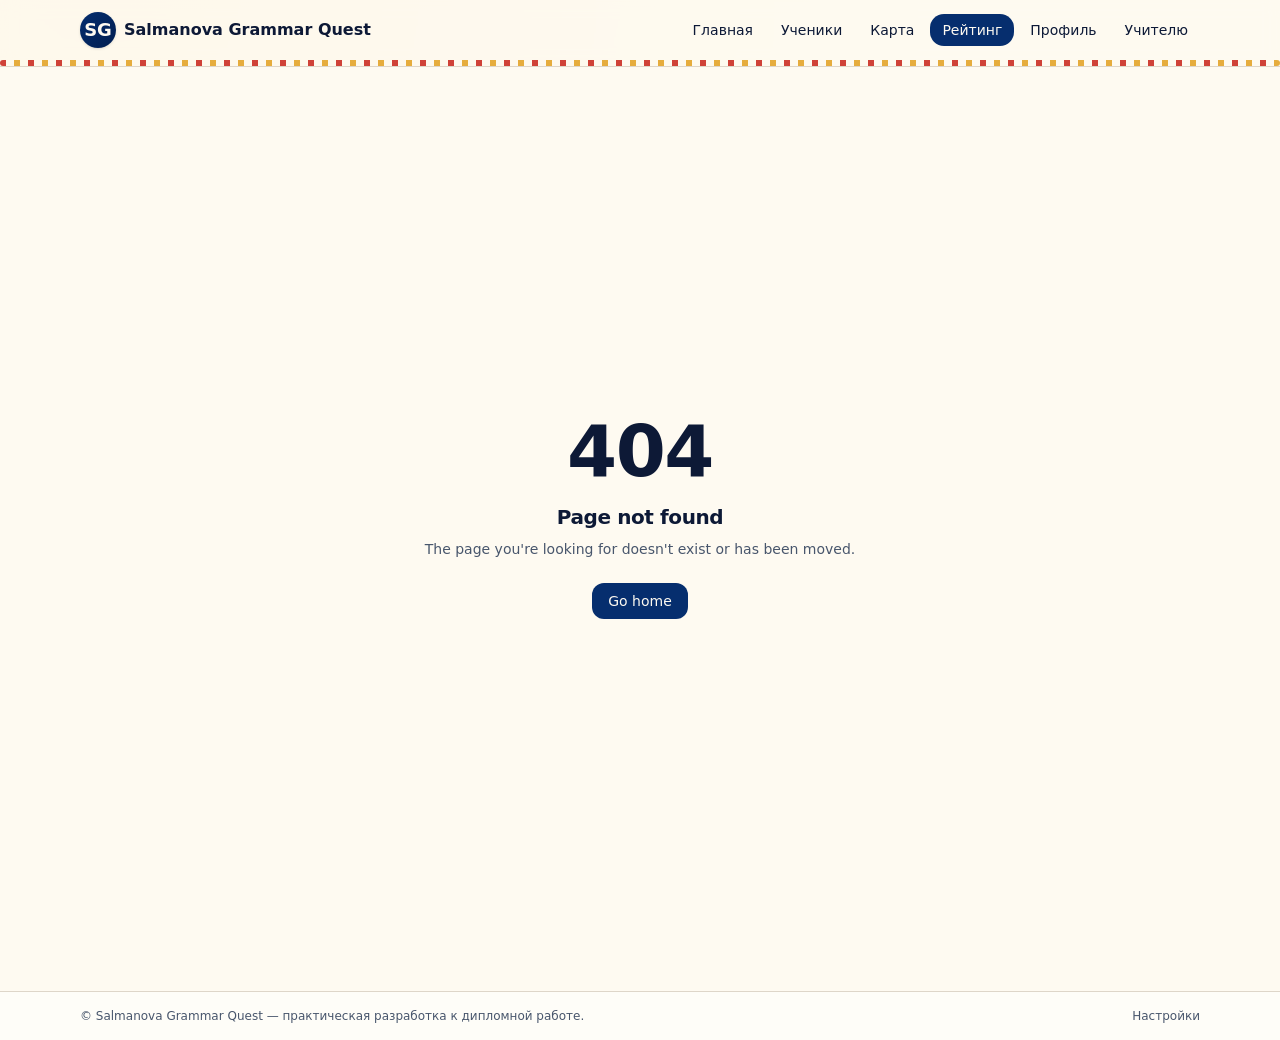
==== leaderboard/index.html @ a0a4a01f "Mirror Grammar Quest site" ====
<!DOCTYPE html><html lang="en"><head><meta charSet="utf-8"/><meta name="viewport" content="width=device-width, initial-scale=1"/><link rel="stylesheet" href="/assets/styles-BfG-JOCh.css" data-precedence="default"/><title>Class Challenge — рейтинг класса</title><meta name="author" content="Salmanova"/><meta property="og:title" content="Salmanova Grammar Quest — игра по грамматике для 8 класса"/><meta property="og:description" content="Игровая платформа для развития грамматической точности и беглости речи учащихся 8 класса. Практическая разработка к дипломной работе Salmanova."/><meta property="og:type" content="website"/><meta name="twitter:card" content="summary"/><meta name="twitter:title" content="Salmanova Grammar Quest — игра по грамматике для 8 класса"/><meta name="twitter:description" content="Игровая платформа для развития грамматической точности и беглости речи учащихся 8 класса. Практическая разработка к дипломной работе Salmanova."/><meta property="og:image" content="https://pub-bb2e103a32db4e198524a2e9ed8f35b4.r2.dev/e07855b2-b007-4b59-b0f9-dc9344e907b3/id-preview-8fe6de82--ef3cbc91-c02f-41e3-b3c4-ec044221b0f8.lovable.app-1779097438963.png"/><meta name="twitter:image" content="https://pub-bb2e103a32db4e198524a2e9ed8f35b4.r2.dev/e07855b2-b007-4b59-b0f9-dc9344e907b3/id-preview-8fe6de82--ef3cbc91-c02f-41e3-b3c4-ec044221b0f8.lovable.app-1779097438963.png"/><meta name="description" content="Соревнование учащихся 8 класса по баллам и точности."/><link rel="modulepreload" href="/assets/index-CrBIZoEt.js"/><link rel="modulepreload" href="/assets/leaderboard-Cboc4ABi.js"/>
<style>
	@font-face {
		font-family: 'CameraPlainVariable';
		src: url('https://cdn.gpteng.co/mcp-widgets/v1/fonts/CameraPlainVariable.woff2') format('woff2');
		font-weight: 100 900;
		font-style: normal;
		font-display: swap;
	}

	#lovable-badge {
		--badge-bg: #1b1b1b;
		--badge-text: #c5c1b9;
		--badge-text-hover: #dcdad5;
		--badge-radius: 6px;
		--badge-padding: 8px;
		--badge-gap: 6px;
		--badge-shadow: 
			0 0 0 1px rgba(0, 0, 0, 0.88),
			0 1px 0 0 rgba(0, 0, 0, 0.04),
			0 2px 2px -1px rgba(0, 0, 0, 0.08),
			0 4px 4px -2px rgba(0, 0, 0, 0.08),
			0 8px 8px -4px rgba(0, 0, 0, 0.08),
			0 16px 16px -8px rgba(0, 0, 0, 0.08);
		--badge-transition-duration: 0.2s;
		--badge-transition-easing: cubic-bezier(0.16, 1, 0.32, 1);
		--focus-color: #575ECF;
		--focus-offset: 2px;
		--focus-width: 2px;
		
		position: fixed;
		bottom: 12px;
		right: 12px;
		height: 24px;
		display: flex;
		align-items: center;
		z-index: 1000000;
		background-color: var(--badge-bg);
		color: var(--badge-text);
		border-radius: var(--badge-radius);
		box-shadow: var(--badge-shadow);
		font-size: 12px;
		font-family: CameraPlainVariable, "CameraPlainVariable Fallback", -apple-system, BlinkMacSystemFont, 'Segoe UI', Roboto, sans-serif;
		font-weight: 400 !important;
		text-transform: none !important;
		font-feature-settings: normal !important;
		transform: translateZ(0);
		will-change: transform, opacity;
	}

	#lovable-badge-cta {
		display: flex;
		align-items: center;
		gap: var(--badge-gap);
		padding: 0 var(--badge-padding);
		height: 100%;
		color: inherit;
		text-decoration: none;
		white-space: nowrap;
		border-radius: var(--badge-radius) 0 0 var(--badge-radius);
		transition: 
			background-color var(--badge-transition-duration) ease,
			color var(--badge-transition-duration) ease,
			transform 0.1s ease;
	}

	#lovable-badge-cta:hover {
		background: rgba(255, 255, 255, 0.04);
		color: var(--badge-text-hover);
	}

	#lovable-badge-cta:active {
		transform: scale(0.98);
	}

	#lovable-badge-cta:focus {
		outline: none;
	}

	#lovable-badge-cta:focus-visible {
		outline: var(--focus-width) solid var(--focus-color);
		outline-offset: var(--focus-offset);
		z-index: 1;
	}

	#lovable-badge-text {
		line-height: 1;
	}

	#lovable-badge-divider {
		width: 1px;
		height: 24px;
		background-color: rgba(255, 255, 255, 0.04);
		flex-shrink: 0;
	}

	#lovable-badge-close {
		width: 24px;
		height: 24px;
		min-width: 24px;
		min-height: 24px;
		cursor: pointer;
		background: none;
		border: none;
		padding: 0;
		display: flex;
		align-items: center;
		justify-content: center;
		border-radius: 0 var(--badge-radius) var(--badge-radius) 0;
		flex-shrink: 0;
		transition: 
			background-color var(--badge-transition-duration) ease,
			transform 0.1s ease;
	}

	#lovable-badge-close:hover {
		background: rgba(255, 255, 255, 0.04);
	}

	#lovable-badge-close:active {
		transform: scale(0.92);
	}

	#lovable-badge-close:focus {
		outline: none;
	}

	#lovable-badge-close:focus-visible {
		outline: var(--focus-width) solid var(--focus-color);
		outline-offset: calc(var(--focus-offset) * -1);
		z-index: 1;
	}

	#lovable-badge-close svg path {
		fill: var(--badge-text);
		transition: fill var(--badge-transition-duration) ease;
	}

	#lovable-badge-close:hover svg path {
		fill: var(--badge-text-hover);
	}

	@media (prefers-reduced-motion: reduce) {
		#lovable-badge-cta,
		#lovable-badge-close,
		#lovable-badge-close svg path {
			transition: none;
		}
		
		#lovable-badge-cta:active,
		#lovable-badge-close:active {
			transform: none;
		}
	}

	@media (prefers-contrast: high) {
		#lovable-badge {
			--badge-bg: #000;
			--badge-text: #fff;
			--badge-text-hover: #fff;
			border: 2px solid currentColor;
		}
		
		#lovable-badge-cta:focus-visible,
		#lovable-badge-close:focus-visible {
			outline-width: 3px;
		}
	}
</style>
<script defer src="/~flock.js" data-proxy-url="/~api/analytics"></script></head><body><div class="min-h-screen flex flex-col"><header class="sticky top-0 z-30 backdrop-blur bg-background/80 border-b"><div class="max-w-6xl mx-auto px-4 py-3 flex items-center gap-3"><a href="/" class="flex items-center gap-2 font-semibold"><span class="inline-flex w-9 h-9 rounded-xl items-center justify-center text-white text-lg btn-deep shadow-sm">SG</span><span class="hidden sm:inline">Salmanova Grammar Quest</span><span class="sm:hidden">SGQ</span></a><nav class="ml-auto hidden md:flex items-center gap-1"><a href="/" class="px-3 py-1.5 rounded-lg text-sm transition-colors hover:bg-accent">Главная</a><a href="/students" class="px-3 py-1.5 rounded-lg text-sm transition-colors hover:bg-accent">Ученики</a><a href="/map" class="px-3 py-1.5 rounded-lg text-sm transition-colors hover:bg-accent">Карта</a><a class="px-3 py-1.5 rounded-lg text-sm transition-colors bg-primary text-primary-foreground active" href="/leaderboard" data-status="active" aria-current="page">Рейтинг</a><a href="/profile" class="px-3 py-1.5 rounded-lg text-sm transition-colors hover:bg-accent">Профиль</a><a href="/teacher" class="px-3 py-1.5 rounded-lg text-sm transition-colors hover:bg-accent">Учителю</a></nav></div><div class="ornament-border " aria-hidden="true"></div></header><main class="flex-1"><!--$--><div class="max-w-6xl mx-auto px-4 py-6 space-y-6"><header class="space-y-2"><h1 class="text-2xl sm:text-3xl font-bold">🏆 Class Challenge</h1><p class="text-sm text-muted-foreground">Рейтинг класса обновляется автоматически после каждого пройденного уровня.</p></header><div class="kyrgyz-card p-8 text-center space-y-3"><p>Пока нет участников.</p><div class="flex gap-2 justify-center"><button class="btn-warm px-4 py-2 rounded-lg font-semibold text-sm">+ Демо-класс</button><a href="/students" class="px-4 py-2 rounded-lg border bg-card text-sm">Создать ученика</a></div></div></div><!--/$--></main><nav class="md:hidden sticky bottom-0 z-30 bg-background/95 backdrop-blur border-t"><div class="grid grid-cols-6 text-[11px]"><a href="/" class="py-2 text-center text-muted-foreground">Главная</a><a href="/students" class="py-2 text-center text-muted-foreground">Ученики</a><a href="/map" class="py-2 text-center text-muted-foreground">Карта</a><a class="py-2 text-center text-warm font-semibold active" href="/leaderboard" data-status="active" aria-current="page">Рейтинг</a><a href="/profile" class="py-2 text-center text-muted-foreground">Профиль</a><a href="/teacher" class="py-2 text-center text-muted-foreground">Учителю</a></div></nav><footer class="border-t bg-card/50 mt-6 hidden md:block"><div class="max-w-6xl mx-auto px-4 py-4 text-xs text-muted-foreground flex flex-wrap items-center justify-between gap-2"><span>© Salmanova Grammar Quest — практическая разработка к дипломной работе.</span><a href="/settings" class="hover:underline">Настройки</a></div></footer></div><script class="$tsr" id="$tsr-stream-barrier">(self.$R=self.$R||{})["tsr"]=[];self.$_TSR={h(){this.hydrated=!0,this.c()},e(){this.streamEnded=!0,this.c()},c(){this.hydrated&&this.streamEnded&&(delete self.$_TSR,delete self.$R.tsr)},p(e){this.initialized?e():this.buffer.push(e)},buffer:[]};$_TSR.router=($R=>$R[0]={manifest:$R[1]={routes:$R[2]={__root__:$R[3]={preloads:$R[4]=["/assets/index-CrBIZoEt.js"],assets:$R[5]=[$R[6]={tag:"script",attrs:$R[7]={type:"module",async:!0},children:"import(\"/assets/index-CrBIZoEt.js\")"}]},"/leaderboard":$R[8]={preloads:$R[9]=["/assets/leaderboard-Cboc4ABi.js"]}}},matches:$R[10]=[$R[11]={i:"__root__ ",u:1779099282066,s:"success",ssr:!0},$R[12]={i:" leaderboard leaderboard",u:1779099282066,s:"success",ssr:!0}],lastMatchId:" leaderboard leaderboard"})($R["tsr"]);$_TSR.e();document.currentScript.remove()</script><script type="module" async="">import("/assets/index-CrBIZoEt.js")</script>
<aside 
	id="lovable-badge" 
	role="complementary"
	dir="ltr"
	lang="en"
	aria-label="Edit with Lovable">
	<a 
		id="lovable-badge-cta" 
		target="_blank" 
		href="https://lovable.dev/projects/ef3cbc91-c02f-41e3-b3c4-ec044221b0f8?utm_source=lovable-badge"
		rel="noopener nofollow"
		aria-label="Edit with Lovable">
		<span id="lovable-badge-text">Edit with</span>
		<svg xmlns="http://www.w3.org/2000/svg" width="52" height="16" fill="none" viewBox="0 0 52 16">
  <path fill="#FCFBF8" fill-rule="evenodd" d="M20.318 5.25c.643 0 1.206.14 1.69.418a2.81 2.81 0 0 1 1.118 1.191c.266.513.4 1.115.4 1.807s-.134 1.296-.4 1.812a2.81 2.81 0 0 1-1.118 1.193c-.484.278-1.047.418-1.69.418s-1.208-.14-1.695-.418a2.85 2.85 0 0 1-1.125-1.193c-.262-.516-.393-1.12-.393-1.812s.131-1.294.393-1.807a2.848 2.848 0 0 1 1.125-1.191c.487-.279 1.052-.418 1.695-.418Zm0 1.425c-.27 0-.504.076-.7.228-.193.147-.34.37-.443.67-.102.295-.153.66-.153 1.093 0 .435.05.801.153 1.1.102.3.25.524.443.676.196.147.43.22.7.22.27 0 .502-.073.694-.22.193-.152.341-.375.443-.67.103-.299.153-.667.153-1.106 0-.65-.112-1.145-.337-1.481a1.08 1.08 0 0 0-.953-.51ZM32.7 5.25c.61 0 1.127.1 1.549.3.422.197.74.48.953.849.217.368.325.809.325 1.32v2.704c0 .29.02.562.062.812.044.245.108.4.19.466V12h-1.935a5.895 5.895 0 0 1-.105-.684 7.745 7.745 0 0 1-.02-.228 2.293 2.293 0 0 1-.151.203c-.205.242-.47.437-.793.584-.32.143-.685.215-1.094.215-.406 0-.77-.08-1.094-.24a1.845 1.845 0 0 1-.756-.682 1.984 1.984 0 0 1-.27-1.045c0-.606.178-1.069.535-1.388.356-.324.87-.534 1.542-.633l1.125-.16c.225-.032.403-.074.534-.123a.622.622 0 0 0 .288-.196.549.549 0 0 0 .093-.327.65.65 0 0 0-.11-.367.702.702 0 0 0-.32-.27c-.14-.07-.31-.105-.51-.105-.32 0-.576.083-.768.251-.193.164-.298.39-.314.676h-1.923c.016-.434.147-.82.393-1.155.25-.34.596-.604 1.039-.792.442-.189.954-.283 1.535-.283Zm.99 3.498a.98.98 0 0 1-.215.14 2.49 2.49 0 0 1-.584.178l-.473.092c-.315.061-.553.156-.713.283-.155.127-.233.305-.233.534 0 .23.084.412.252.547.168.135.383.203.645.203s.494-.058.694-.173c.201-.118.355-.282.461-.49.11-.21.166-.448.166-.714v-.6Zm4.526-2.375c.065-.125.138-.243.221-.349.197-.25.437-.44.719-.571.282-.135.6-.203.952-.203.528 0 .988.138 1.377.412.389.275.688.67.896 1.186.21.512.314 1.12.314 1.824 0 .7-.107 1.309-.32 1.825-.213.512-.518.906-.915 1.18-.393.275-.854.412-1.383.412-.352 0-.667-.062-.946-.184a1.832 1.832 0 0 1-.7-.554 2.2 2.2 0 0 1-.234-.383V12h-1.843V3h1.862v3.373Zm1.284.296c-.274 0-.51.085-.707.253-.192.163-.338.397-.436.7a3.376 3.376 0 0 0-.148 1.05c0 .406.05.759.148 1.058.098.299.243.53.436.694.197.164.433.246.707.246.279 0 .512-.082.7-.246.193-.164.336-.395.43-.694.099-.3.148-.652.148-1.058 0-.405-.05-.757-.147-1.056-.095-.299-.238-.53-.43-.694a1.015 1.015 0 0 0-.7-.253Zm9.416-1.419c.602 0 1.136.131 1.604.393.466.262.829.643 1.086 1.143.263.5.394 1.097.394 1.794 0 .25-.002.449-.006.596H47.51c.018.288.071.538.164.75a1.3 1.3 0 0 0 .491.596c.214.13.465.196.757.196.319 0 .583-.082.792-.246.209-.167.34-.403.393-.706h1.862a2.48 2.48 0 0 1-.485 1.235 2.54 2.54 0 0 1-1.051.805c-.439.188-.949.283-1.53.283-.655 0-1.225-.125-1.708-.375a2.672 2.672 0 0 1-1.13-1.143c-.267-.508-.4-1.137-.4-1.887 0-.712.14-1.327.418-1.843a2.86 2.86 0 0 1 1.155-1.186c.491-.27 1.051-.405 1.678-.405Zm-.044 1.345c-.274 0-.516.068-.725.203a1.29 1.29 0 0 0-.479.59 2.045 2.045 0 0 0-.132.498h2.562a1.873 1.873 0 0 0-.138-.602 1.061 1.061 0 0 0-.418-.516 1.243 1.243 0 0 0-.67-.173Z" clip-rule="evenodd"/>
  <path fill="#FCFBF8" d="m26.605 9.995 1.342-4.566h1.924L27.628 12h-2.07l-2.33-6.57h1.98l1.397 4.565Zm-13.013.143h2.256c1.632 0 1.421 1.837 1.418 1.861h-5.603V3h1.93v7.138Zm31.516 1.861h-1.862V3h1.862v8.999Z"/>
  <path fill="url(#a)" fill-rule="evenodd" d="M2.7 3c1.492 0 2.7 1.192 2.7 2.663v1.012h.9c1.49 0 2.7 1.192 2.7 2.662S7.791 12 6.3 12H0V5.663C0 4.193 1.209 3 2.7 3Z" clip-rule="evenodd"/>
  <defs>
    <radialGradient id="a" cx="0" cy="0" r="1" gradientTransform="matrix(-1.54236 7.07838 -10.231 -2.15602 4.627 5.022)" gradientUnits="userSpaceOnUse">
      <stop offset=".106" stop-color="#FE7B02"/>
      <stop offset=".394" stop-color="#FE3F21"/>
      <stop offset=".608" stop-color="#F858BC"/>
      <stop offset=".929" stop-color="#575ECF"/>
    </radialGradient>
  </defs>
</svg>


	</a>
	
	<span id="lovable-badge-divider" aria-hidden="true"></span>
	
	<button 
		id="lovable-badge-close"
		aria-label="Dismiss"
		title="Dismiss"
		type="button">
		<svg xmlns="http://www.w3.org/2000/svg" width="16" height="16" fill="none" viewBox="0 0 16 16" aria-hidden="true">
			<path d="M10.646 4.646a.5.5 0 1 1 .707.708L8.707 8l2.646 2.646a.5.5 0 1 1-.707.707L8 8.707l-2.646 2.646a.5.5 0 1 1-.708-.707L7.293 8 4.646 5.354a.5.5 0 1 1 .708-.708L8 7.293l2.646-2.647Z"/>
		</svg>
	</button>
</aside>
<script>
	// Don't show the lovable-badge if the page is in an iframe or if it's being rendered by puppeteer (screenshot service)
	if (window.self !== window.top || navigator.userAgent.includes('puppeteer')) {
		// the page is in an iframe
		var badge = document.getElementById('lovable-badge');
		if (badge) {
			badge.style.display = 'none';
		}
	}

	// Add click event listener to close button with animation
	var closeButton = document.getElementById('lovable-badge-close');
	if (closeButton) {
		closeButton.addEventListener('click', function(event) {
			event.preventDefault();
			event.stopPropagation();
			var badge = document.getElementById('lovable-badge');
			if (badge) {
				badge.classList.add('closing');
				setTimeout(function() {
					if (badge) {
						badge.style.display = 'none';
					}
				}, 240);
			}
		});
	}
</script>
</body></html>
---- assets/styles-BfG-JOCh.css ----
@layer properties{@supports (((-webkit-hyphens:none)) and (not (margin-trim:inline))) or ((-moz-orient:inline) and (not (color:rgb(from red r g b)))){*,:before,:after,::backdrop{--tw-translate-x:0;--tw-translate-y:0;--tw-translate-z:0;--tw-scale-x:1;--tw-scale-y:1;--tw-scale-z:1;--tw-rotate-x:initial;--tw-rotate-y:initial;--tw-rotate-z:initial;--tw-skew-x:initial;--tw-skew-y:initial;--tw-space-y-reverse:0;--tw-space-x-reverse:0;--tw-border-style:solid;--tw-gradient-position:initial;--tw-gradient-from:#0000;--tw-gradient-via:#0000;--tw-gradient-to:#0000;--tw-gradient-stops:initial;--tw-gradient-via-stops:initial;--tw-gradient-from-position:0%;--tw-gradient-via-position:50%;--tw-gradient-to-position:100%;--tw-leading:initial;--tw-font-weight:initial;--tw-tracking:initial;--tw-ordinal:initial;--tw-slashed-zero:initial;--tw-numeric-figure:initial;--tw-numeric-spacing:initial;--tw-numeric-fraction:initial;--tw-shadow:0 0 #0000;--tw-shadow-color:initial;--tw-shadow-alpha:100%;--tw-inset-shadow:0 0 #0000;--tw-inset-shadow-color:initial;--tw-inset-shadow-alpha:100%;--tw-ring-color:initial;--tw-ring-shadow:0 0 #0000;--tw-inset-ring-color:initial;--tw-inset-ring-shadow:0 0 #0000;--tw-ring-inset:initial;--tw-ring-offset-width:0px;--tw-ring-offset-color:#fff;--tw-ring-offset-shadow:0 0 #0000;--tw-outline-style:solid;--tw-blur:initial;--tw-brightness:initial;--tw-contrast:initial;--tw-grayscale:initial;--tw-hue-rotate:initial;--tw-invert:initial;--tw-opacity:initial;--tw-saturate:initial;--tw-sepia:initial;--tw-drop-shadow:initial;--tw-drop-shadow-color:initial;--tw-drop-shadow-alpha:100%;--tw-drop-shadow-size:initial;--tw-backdrop-blur:initial;--tw-backdrop-brightness:initial;--tw-backdrop-contrast:initial;--tw-backdrop-grayscale:initial;--tw-backdrop-hue-rotate:initial;--tw-backdrop-invert:initial;--tw-backdrop-opacity:initial;--tw-backdrop-saturate:initial;--tw-backdrop-sepia:initial;--tw-duration:initial;--tw-ease:initial;--tw-content:"";--tw-animation-delay:0s;--tw-animation-direction:normal;--tw-animation-duration:initial;--tw-animation-fill-mode:none;--tw-animation-iteration-count:1;--tw-enter-blur:0;--tw-enter-opacity:1;--tw-enter-rotate:0;--tw-enter-scale:1;--tw-enter-translate-x:0;--tw-enter-translate-y:0;--tw-exit-blur:0;--tw-exit-opacity:1;--tw-exit-rotate:0;--tw-exit-scale:1;--tw-exit-translate-x:0;--tw-exit-translate-y:0}}}@layer theme{:root,:host{--font-sans:ui-sans-serif, system-ui, sans-serif, "Apple Color Emoji", "Segoe UI Emoji", "Segoe UI Symbol", "Noto Color Emoji";--font-mono:ui-monospace, SFMono-Regular, Menlo, Monaco, Consolas, "Liberation Mono", "Courier New", monospace;--color-black:#000;--color-white:#fff;--spacing:.25rem;--container-xs:20rem;--container-sm:24rem;--container-md:28rem;--container-lg:32rem;--container-xl:36rem;--container-2xl:42rem;--container-4xl:56rem;--container-6xl:72rem;--text-xs:.75rem;--text-xs--line-height:calc(1 / .75);--text-sm:.875rem;--text-sm--line-height:calc(1.25 / .875);--text-base:1rem;--text-base--line-height: 1.5 ;--text-lg:1.125rem;--text-lg--line-height:calc(1.75 / 1.125);--text-xl:1.25rem;--text-xl--line-height:calc(1.75 / 1.25);--text-2xl:1.5rem;--text-2xl--line-height:calc(2 / 1.5);--text-3xl:1.875rem;--text-3xl--line-height: 1.2 ;--text-4xl:2.25rem;--text-4xl--line-height:calc(2.5 / 2.25);--text-5xl:3rem;--text-5xl--line-height:1;--text-7xl:4.5rem;--text-7xl--line-height:1;--font-weight-normal:400;--font-weight-medium:500;--font-weight-semibold:600;--font-weight-bold:700;--tracking-tight:-.025em;--tracking-widest:.1em;--leading-tight:1.25;--leading-relaxed:1.625;--radius-xl:calc(var(--radius) + 4px);--ease-in-out:cubic-bezier(.4, 0, .2, 1);--animate-pulse:pulse 2s cubic-bezier(.4, 0, .6, 1) infinite;--aspect-video:16 / 9;--default-transition-duration:.15s;--default-transition-timing-function:cubic-bezier(.4, 0, .2, 1);--default-font-family:var(--font-sans);--default-mono-font-family:var(--font-mono);--color-background:var(--background);--color-foreground:var(--foreground);--color-border:var(--border);--font-display:"Manrope", "Inter", system-ui, sans-serif}}@layer base{*,:after,:before,::backdrop{box-sizing:border-box;border:0 solid;margin:0;padding:0}::file-selector-button{box-sizing:border-box;border:0 solid;margin:0;padding:0}html,:host{-webkit-text-size-adjust:100%;tab-size:4;line-height:1.5;font-family:var(--default-font-family,ui-sans-serif, system-ui, sans-serif, "Apple Color Emoji", "Segoe UI Emoji", "Segoe UI Symbol", "Noto Color Emoji");font-feature-settings:var(--default-font-feature-settings,normal);font-variation-settings:var(--default-font-variation-settings,normal);-webkit-tap-highlight-color:transparent}hr{height:0;color:inherit;border-top-width:1px}abbr:where([title]){-webkit-text-decoration:underline dotted;text-decoration:underline dotted}h1,h2,h3,h4,h5,h6{font-size:inherit;font-weight:inherit}a{color:inherit;-webkit-text-decoration:inherit;text-decoration:inherit}b,strong{font-weight:bolder}code,kbd,samp,pre{font-family:var(--default-mono-font-family,ui-monospace, SFMono-Regular, Menlo, Monaco, Consolas, "Liberation Mono", "Courier New", monospace);font-feature-settings:var(--default-mono-font-feature-settings,normal);font-variation-settings:var(--default-mono-font-variation-settings,normal);font-size:1em}small{font-size:80%}sub,sup{vertical-align:baseline;font-size:75%;line-height:0;position:relative}sub{bottom:-.25em}sup{top:-.5em}table{text-indent:0;border-color:inherit;border-collapse:collapse}:-moz-focusring{outline:auto}progress{vertical-align:baseline}summary{display:list-item}ol,ul,menu{list-style:none}img,svg,video,canvas,audio,iframe,embed,object{vertical-align:middle;display:block}img,video{max-width:100%;height:auto}button,input,select,optgroup,textarea{font:inherit;font-feature-settings:inherit;font-variation-settings:inherit;letter-spacing:inherit;color:inherit;opacity:1;background-color:#0000;border-radius:0}::file-selector-button{font:inherit;font-feature-settings:inherit;font-variation-settings:inherit;letter-spacing:inherit;color:inherit;opacity:1;background-color:#0000;border-radius:0}:where(select:is([multiple],[size])) optgroup{font-weight:bolder}:where(select:is([multiple],[size])) optgroup option{padding-inline-start:20px}::file-selector-button{margin-inline-end:4px}::placeholder{opacity:1}@supports (not ((-webkit-appearance:-apple-pay-button))) or (contain-intrinsic-size:1px){::placeholder{color:currentColor}@supports (color:color-mix(in lab,red,red)){::placeholder{color:color-mix(in oklab,currentcolor 50%,transparent)}}}textarea{resize:vertical}::-webkit-search-decoration{-webkit-appearance:none}::-webkit-date-and-time-value{min-height:1lh;text-align:inherit}::-webkit-datetime-edit{display:inline-flex}::-webkit-datetime-edit-fields-wrapper{padding:0}::-webkit-datetime-edit{padding-block:0}::-webkit-datetime-edit-year-field{padding-block:0}::-webkit-datetime-edit-month-field{padding-block:0}::-webkit-datetime-edit-day-field{padding-block:0}::-webkit-datetime-edit-hour-field{padding-block:0}::-webkit-datetime-edit-minute-field{padding-block:0}::-webkit-datetime-edit-second-field{padding-block:0}::-webkit-datetime-edit-millisecond-field{padding-block:0}::-webkit-datetime-edit-meridiem-field{padding-block:0}::-webkit-calendar-picker-indicator{line-height:1}:-moz-ui-invalid{box-shadow:none}button,input:where([type=button],[type=reset],[type=submit]){appearance:button}::file-selector-button{appearance:button}::-webkit-inner-spin-button{height:auto}::-webkit-outer-spin-button{height:auto}[hidden]:where(:not([hidden=until-found])){display:none!important}*{border-color:var(--color-border)}body{background-color:var(--color-background);color:var(--color-foreground);font-family:var(--font-display);background-image:radial-gradient(at 8% 0,#ffebd199,#0000 50%),radial-gradient(at 92% 100%,#a4d5f773,#0000 50%);background-image:radial-gradient(at 8% 0,color(xyz 0.829 0.854 0.68 / 0.6),#0000 50%),radial-gradient(at 92% 100%,#a4d5f773,#0000 50%);background-attachment:fixed;min-height:100vh}h1,h2,h3{letter-spacing:-.02em}}@layer components;@layer utilities{.pointer-events-none{pointer-events:none}.invisible{visibility:hidden}.sr-only{clip-path:inset(50%);white-space:nowrap;border-width:0;width:1px;height:1px;margin:-1px;padding:0;position:absolute;overflow:hidden}.absolute{position:absolute}.fixed{position:fixed}.relative{position:relative}.sticky{position:sticky}.inset-0{inset:calc(var(--spacing) * 0)}.inset-x-0{inset-inline:calc(var(--spacing) * 0)}.inset-y-0{inset-block:calc(var(--spacing) * 0)}.start{inset-inline-start:var(--spacing)}.-top-1{top:calc(var(--spacing) * -1)}.-top-12{top:calc(var(--spacing) * -12)}.top-0{top:calc(var(--spacing) * 0)}.top-1\.5{top:calc(var(--spacing) * 1.5)}.top-1\/2{top:50%}.top-3\.5{top:calc(var(--spacing) * 3.5)}.top-4{top:calc(var(--spacing) * 4)}.top-\[1px\]{top:1px}.top-\[50\%\]{top:50%}.top-\[60\%\]{top:60%}.top-full{top:100%}.-right-1{right:calc(var(--spacing) * -1)}.-right-12{right:calc(var(--spacing) * -12)}.right-0{right:calc(var(--spacing) * 0)}.right-1{right:calc(var(--spacing) * 1)}.right-2{right:calc(var(--spacing) * 2)}.right-3{right:calc(var(--spacing) * 3)}.right-4{right:calc(var(--spacing) * 4)}.-bottom-2{bottom:calc(var(--spacing) * -2)}.-bottom-12{bottom:calc(var(--spacing) * -12)}.bottom-0{bottom:calc(var(--spacing) * 0)}.bottom-3{bottom:calc(var(--spacing) * 3)}.-left-2{left:calc(var(--spacing) * -2)}.-left-12{left:calc(var(--spacing) * -12)}.left-0{left:calc(var(--spacing) * 0)}.left-1\/2{left:50%}.left-2{left:calc(var(--spacing) * 2)}.left-6{left:calc(var(--spacing) * 6)}.left-\[50\%\]{left:50%}.z-10{z-index:10}.z-20{z-index:20}.z-30{z-index:30}.z-50{z-index:50}.z-\[1\]{z-index:1}.-mx-1{margin-inline:calc(var(--spacing) * -1)}.mx-2{margin-inline:calc(var(--spacing) * 2)}.mx-3\.5{margin-inline:calc(var(--spacing) * 3.5)}.mx-auto{margin-inline:auto}.my-0\.5{margin-block:calc(var(--spacing) * .5)}.my-1{margin-block:calc(var(--spacing) * 1)}.my-10{margin-block:calc(var(--spacing) * 10)}.-mt-4{margin-top:calc(var(--spacing) * -4)}.mt-1{margin-top:calc(var(--spacing) * 1)}.mt-1\.5{margin-top:calc(var(--spacing) * 1.5)}.mt-2{margin-top:calc(var(--spacing) * 2)}.mt-3{margin-top:calc(var(--spacing) * 3)}.mt-4{margin-top:calc(var(--spacing) * 4)}.mt-6{margin-top:calc(var(--spacing) * 6)}.mt-8{margin-top:calc(var(--spacing) * 8)}.mt-24{margin-top:calc(var(--spacing) * 24)}.mt-auto{margin-top:auto}.mr-2{margin-right:calc(var(--spacing) * 2)}.mb-1{margin-bottom:calc(var(--spacing) * 1)}.mb-2{margin-bottom:calc(var(--spacing) * 2)}.-ml-4{margin-left:calc(var(--spacing) * -4)}.ml-1{margin-left:calc(var(--spacing) * 1)}.ml-2{margin-left:calc(var(--spacing) * 2)}.ml-auto{margin-left:auto}.block{display:block}.flex{display:flex}.grid{display:grid}.hidden{display:none}.inline-block{display:inline-block}.inline-flex{display:inline-flex}.table{display:table}.aspect-square{aspect-ratio:1}.aspect-video{aspect-ratio:var(--aspect-video)}.size-\(--cell-size\){width:var(--cell-size);height:var(--cell-size)}.size-4{width:calc(var(--spacing) * 4);height:calc(var(--spacing) * 4)}.h-\(--cell-size\){height:var(--cell-size)}.h-1\.5{height:calc(var(--spacing) * 1.5)}.h-2{height:calc(var(--spacing) * 2)}.h-2\.5{height:calc(var(--spacing) * 2.5)}.h-3{height:calc(var(--spacing) * 3)}.h-3\.5{height:calc(var(--spacing) * 3.5)}.h-4{height:calc(var(--spacing) * 4)}.h-5{height:calc(var(--spacing) * 5)}.h-6{height:calc(var(--spacing) * 6)}.h-7{height:calc(var(--spacing) * 7)}.h-8{height:calc(var(--spacing) * 8)}.h-9{height:calc(var(--spacing) * 9)}.h-10{height:calc(var(--spacing) * 10)}.h-12{height:calc(var(--spacing) * 12)}.h-14{height:calc(var(--spacing) * 14)}.h-24{height:calc(var(--spacing) * 24)}.h-\[1px\]{height:1px}.h-\[var\(--radix-navigation-menu-viewport-height\)\]{height:var(--radix-navigation-menu-viewport-height)}.h-\[var\(--radix-select-trigger-height\)\]{height:var(--radix-select-trigger-height)}.h-auto{height:auto}.h-full{height:100%}.h-px{height:1px}.h-svh{height:100svh}.max-h-\(--radix-context-menu-content-available-height\){max-height:var(--radix-context-menu-content-available-height)}.max-h-\(--radix-select-content-available-height\){max-height:var(--radix-select-content-available-height)}.max-h-\[300px\]{max-height:300px}.max-h-\[var\(--radix-dropdown-menu-content-available-height\)\]{max-height:var(--radix-dropdown-menu-content-available-height)}.min-h-0{min-height:calc(var(--spacing) * 0)}.min-h-\[60px\]{min-height:60px}.min-h-screen{min-height:100vh}.min-h-svh{min-height:100svh}.w-\(--cell-size\){width:var(--cell-size)}.w-\(--sidebar-width\){width:var(--sidebar-width)}.w-0{width:calc(var(--spacing) * 0)}.w-1{width:calc(var(--spacing) * 1)}.w-2{width:calc(var(--spacing) * 2)}.w-2\.5{width:calc(var(--spacing) * 2.5)}.w-3{width:calc(var(--spacing) * 3)}.w-3\.5{width:calc(var(--spacing) * 3.5)}.w-3\/4{width:75%}.w-4{width:calc(var(--spacing) * 4)}.w-5{width:calc(var(--spacing) * 5)}.w-6{width:calc(var(--spacing) * 6)}.w-7{width:calc(var(--spacing) * 7)}.w-8{width:calc(var(--spacing) * 8)}.w-9{width:calc(var(--spacing) * 9)}.w-10{width:calc(var(--spacing) * 10)}.w-12{width:calc(var(--spacing) * 12)}.w-14{width:calc(var(--spacing) * 14)}.w-24{width:calc(var(--spacing) * 24)}.w-64{width:calc(var(--spacing) * 64)}.w-72{width:calc(var(--spacing) * 72)}.w-\[1px\]{width:1px}.w-\[100px\]{width:100px}.w-auto{width:auto}.w-fit{width:fit-content}.w-full{width:100%}.w-max{width:max-content}.w-px{width:1px}.max-w-\(--skeleton-width\){max-width:var(--skeleton-width)}.max-w-2xl{max-width:var(--container-2xl)}.max-w-4xl{max-width:var(--container-4xl)}.max-w-6xl{max-width:var(--container-6xl)}.max-w-lg{max-width:var(--container-lg)}.max-w-max{max-width:max-content}.max-w-md{max-width:var(--container-md)}.max-w-xl{max-width:var(--container-xl)}.max-w-xs{max-width:var(--container-xs)}.min-w-\(--cell-size\){min-width:var(--cell-size)}.min-w-0{min-width:calc(var(--spacing) * 0)}.min-w-5{min-width:calc(var(--spacing) * 5)}.min-w-8{min-width:calc(var(--spacing) * 8)}.min-w-9{min-width:calc(var(--spacing) * 9)}.min-w-10{min-width:calc(var(--spacing) * 10)}.min-w-\[8rem\]{min-width:8rem}.min-w-\[12rem\]{min-width:12rem}.min-w-\[var\(--radix-select-trigger-width\)\]{min-width:var(--radix-select-trigger-width)}.flex-1{flex:1}.shrink-0{flex-shrink:0}.grow{flex-grow:1}.grow-0{flex-grow:0}.basis-full{flex-basis:100%}.caption-bottom{caption-side:bottom}.border-collapse{border-collapse:collapse}.origin-\(--radix-context-menu-content-transform-origin\){transform-origin:var(--radix-context-menu-content-transform-origin)}.origin-\(--radix-dropdown-menu-content-transform-origin\){transform-origin:var(--radix-dropdown-menu-content-transform-origin)}.origin-\(--radix-hover-card-content-transform-origin\){transform-origin:var(--radix-hover-card-content-transform-origin)}.origin-\(--radix-menubar-content-transform-origin\){transform-origin:var(--radix-menubar-content-transform-origin)}.origin-\(--radix-popover-content-transform-origin\){transform-origin:var(--radix-popover-content-transform-origin)}.origin-\(--radix-select-content-transform-origin\){transform-origin:var(--radix-select-content-transform-origin)}.origin-\(--radix-tooltip-content-transform-origin\){transform-origin:var(--radix-tooltip-content-transform-origin)}.-translate-x-1\/2{--tw-translate-x: -50% ;translate:var(--tw-translate-x) var(--tw-translate-y)}.-translate-x-px{--tw-translate-x:-1px;translate:var(--tw-translate-x) var(--tw-translate-y)}.translate-x-\[-50\%\]{--tw-translate-x:-50%;translate:var(--tw-translate-x) var(--tw-translate-y)}.translate-x-px{--tw-translate-x:1px;translate:var(--tw-translate-x) var(--tw-translate-y)}.-translate-y-1\/2{--tw-translate-y: -50% ;translate:var(--tw-translate-x) var(--tw-translate-y)}.translate-y-\[-50\%\]{--tw-translate-y:-50%;translate:var(--tw-translate-x) var(--tw-translate-y)}.scale-105{--tw-scale-x:105%;--tw-scale-y:105%;--tw-scale-z:105%;scale:var(--tw-scale-x) var(--tw-scale-y)}.rotate-45{rotate:45deg}.rotate-90{rotate:90deg}.transform{transform:var(--tw-rotate-x,) var(--tw-rotate-y,) var(--tw-rotate-z,) var(--tw-skew-x,) var(--tw-skew-y,)}.animate-caret-blink{animation:1.25s ease-out infinite caret-blink}.animate-in{animation:enter var(--tw-animation-duration,var(--tw-duration,.15s))var(--tw-ease,ease)var(--tw-animation-delay,0s)var(--tw-animation-iteration-count,1)var(--tw-animation-direction,normal)var(--tw-animation-fill-mode,none)}.animate-pulse{animation:var(--animate-pulse)}.cursor-default{cursor:default}.cursor-pointer{cursor:pointer}.touch-none{touch-action:none}.list-none{list-style-type:none}.grid-cols-2{grid-template-columns:repeat(2,minmax(0,1fr))}.grid-cols-3{grid-template-columns:repeat(3,minmax(0,1fr))}.grid-cols-4{grid-template-columns:repeat(4,minmax(0,1fr))}.grid-cols-6{grid-template-columns:repeat(6,minmax(0,1fr))}.flex-col{flex-direction:column}.flex-col-reverse{flex-direction:column-reverse}.flex-row{flex-direction:row}.flex-wrap{flex-wrap:wrap}.place-content-center{place-content:center}.items-center{align-items:center}.items-end{align-items:flex-end}.items-start{align-items:flex-start}.items-stretch{align-items:stretch}.justify-between{justify-content:space-between}.justify-center{justify-content:center}.gap-1{gap:calc(var(--spacing) * 1)}.gap-1\.5{gap:calc(var(--spacing) * 1.5)}.gap-2{gap:calc(var(--spacing) * 2)}.gap-3{gap:calc(var(--spacing) * 3)}.gap-4{gap:calc(var(--spacing) * 4)}.gap-8{gap:calc(var(--spacing) * 8)}:where(.space-y-1>:not(:last-child)){--tw-space-y-reverse:0;margin-block-start:calc(calc(var(--spacing) * 1) * var(--tw-space-y-reverse));margin-block-end:calc(calc(var(--spacing) * 1) * calc(1 - var(--tw-space-y-reverse)))}:where(.space-y-1\.5>:not(:last-child)){--tw-space-y-reverse:0;margin-block-start:calc(calc(var(--spacing) * 1.5) * var(--tw-space-y-reverse));margin-block-end:calc(calc(var(--spacing) * 1.5) * calc(1 - var(--tw-space-y-reverse)))}:where(.space-y-2>:not(:last-child)){--tw-space-y-reverse:0;margin-block-start:calc(calc(var(--spacing) * 2) * var(--tw-space-y-reverse));margin-block-end:calc(calc(var(--spacing) * 2) * calc(1 - var(--tw-space-y-reverse)))}:where(.space-y-3>:not(:last-child)){--tw-space-y-reverse:0;margin-block-start:calc(calc(var(--spacing) * 3) * var(--tw-space-y-reverse));margin-block-end:calc(calc(var(--spacing) * 3) * calc(1 - var(--tw-space-y-reverse)))}:where(.space-y-4>:not(:last-child)){--tw-space-y-reverse:0;margin-block-start:calc(calc(var(--spacing) * 4) * var(--tw-space-y-reverse));margin-block-end:calc(calc(var(--spacing) * 4) * calc(1 - var(--tw-space-y-reverse)))}:where(.space-y-5>:not(:last-child)){--tw-space-y-reverse:0;margin-block-start:calc(calc(var(--spacing) * 5) * var(--tw-space-y-reverse));margin-block-end:calc(calc(var(--spacing) * 5) * calc(1 - var(--tw-space-y-reverse)))}:where(.space-y-6>:not(:last-child)){--tw-space-y-reverse:0;margin-block-start:calc(calc(var(--spacing) * 6) * var(--tw-space-y-reverse));margin-block-end:calc(calc(var(--spacing) * 6) * calc(1 - var(--tw-space-y-reverse)))}:where(.space-y-8>:not(:last-child)){--tw-space-y-reverse:0;margin-block-start:calc(calc(var(--spacing) * 8) * var(--tw-space-y-reverse));margin-block-end:calc(calc(var(--spacing) * 8) * calc(1 - var(--tw-space-y-reverse)))}:where(.space-x-1>:not(:last-child)){--tw-space-x-reverse:0;margin-inline-start:calc(calc(var(--spacing) * 1) * var(--tw-space-x-reverse));margin-inline-end:calc(calc(var(--spacing) * 1) * calc(1 - var(--tw-space-x-reverse)))}.truncate{text-overflow:ellipsis;white-space:nowrap;overflow:hidden}.overflow-auto{overflow:auto}.overflow-hidden{overflow:hidden}.overflow-x-auto{overflow-x:auto}.overflow-x-hidden{overflow-x:hidden}.overflow-y-auto{overflow-y:auto}.rounded{border-radius:.25rem}.rounded-2xl{border-radius:calc(var(--radius) + 8px)}.rounded-3xl{border-radius:calc(var(--radius) + 12px)}.rounded-\[2px\]{border-radius:2px}.rounded-\[inherit\]{border-radius:inherit}.rounded-full{border-radius:3.40282e38px}.rounded-lg{border-radius:var(--radius)}.rounded-md{border-radius:calc(var(--radius) - 2px)}.rounded-none{border-radius:0}.rounded-sm{border-radius:calc(var(--radius) - 4px)}.rounded-xl{border-radius:calc(var(--radius) + 4px)}.rounded-t-\[10px\]{border-top-left-radius:10px;border-top-right-radius:10px}.rounded-l-md{border-top-left-radius:calc(var(--radius) - 2px);border-bottom-left-radius:calc(var(--radius) - 2px)}.rounded-tl-sm{border-top-left-radius:calc(var(--radius) - 4px)}.rounded-r-md{border-top-right-radius:calc(var(--radius) - 2px);border-bottom-right-radius:calc(var(--radius) - 2px)}.border{border-style:var(--tw-border-style);border-width:1px}.border-2{border-style:var(--tw-border-style);border-width:2px}.border-\[1\.5px\]{border-style:var(--tw-border-style);border-width:1.5px}.border-y{border-block-style:var(--tw-border-style);border-block-width:1px}.border-t{border-top-style:var(--tw-border-style);border-top-width:1px}.border-r{border-right-style:var(--tw-border-style);border-right-width:1px}.border-b{border-bottom-style:var(--tw-border-style);border-bottom-width:1px}.border-l{border-left-style:var(--tw-border-style);border-left-width:1px}.border-dashed{--tw-border-style:dashed;border-style:dashed}.border-\(--color-border\){border-color:var(--color-border)}.border-border\/50{border-color:var(--border)}@supports (color:color-mix(in lab,red,red)){.border-border\/50{border-color:color-mix(in oklab,var(--border) 50%,transparent)}}.border-destructive,.border-destructive\/50{border-color:var(--destructive)}@supports (color:color-mix(in lab,red,red)){.border-destructive\/50{border-color:color-mix(in oklab,var(--destructive) 50%,transparent)}}.border-gold,.border-gold\/40{border-color:var(--gold)}@supports (color:color-mix(in lab,red,red)){.border-gold\/40{border-color:color-mix(in oklab,var(--gold) 40%,transparent)}}.border-input{border-color:var(--input)}.border-mountain{border-color:var(--mountain)}.border-primary,.border-primary\/50{border-color:var(--primary)}@supports (color:color-mix(in lab,red,red)){.border-primary\/50{border-color:color-mix(in oklab,var(--primary) 50%,transparent)}}.border-success{border-color:var(--success)}.border-transparent{border-color:#0000}.border-warm\/20{border-color:var(--warm)}@supports (color:color-mix(in lab,red,red)){.border-warm\/20{border-color:color-mix(in oklab,var(--warm) 20%,transparent)}}.border-warm\/40{border-color:var(--warm)}@supports (color:color-mix(in lab,red,red)){.border-warm\/40{border-color:color-mix(in oklab,var(--warm) 40%,transparent)}}.border-t-transparent{border-top-color:#0000}.border-l-transparent{border-left-color:#0000}.bg-\(--color-bg\){background-color:var(--color-bg)}.bg-accent{background-color:var(--accent)}.bg-background,.bg-background\/80{background-color:var(--background)}@supports (color:color-mix(in lab,red,red)){.bg-background\/80{background-color:color-mix(in oklab,var(--background) 80%,transparent)}}.bg-background\/95{background-color:var(--background)}@supports (color:color-mix(in lab,red,red)){.bg-background\/95{background-color:color-mix(in oklab,var(--background) 95%,transparent)}}.bg-black\/80{background-color:#000c}@supports (color:color-mix(in lab,red,red)){.bg-black\/80{background-color:color-mix(in oklab,var(--color-black) 80%,transparent)}}.bg-border{background-color:var(--border)}.bg-card,.bg-card\/50{background-color:var(--card)}@supports (color:color-mix(in lab,red,red)){.bg-card\/50{background-color:color-mix(in oklab,var(--card) 50%,transparent)}}.bg-destructive,.bg-destructive\/10{background-color:var(--destructive)}@supports (color:color-mix(in lab,red,red)){.bg-destructive\/10{background-color:color-mix(in oklab,var(--destructive) 10%,transparent)}}.bg-foreground{background-color:var(--foreground)}.bg-gold\/20{background-color:var(--gold)}@supports (color:color-mix(in lab,red,red)){.bg-gold\/20{background-color:color-mix(in oklab,var(--gold) 20%,transparent)}}.bg-gold\/30{background-color:var(--gold)}@supports (color:color-mix(in lab,red,red)){.bg-gold\/30{background-color:color-mix(in oklab,var(--gold) 30%,transparent)}}.bg-muted,.bg-muted\/50{background-color:var(--muted)}@supports (color:color-mix(in lab,red,red)){.bg-muted\/50{background-color:color-mix(in oklab,var(--muted) 50%,transparent)}}.bg-popover{background-color:var(--popover)}.bg-primary,.bg-primary\/10{background-color:var(--primary)}@supports (color:color-mix(in lab,red,red)){.bg-primary\/10{background-color:color-mix(in oklab,var(--primary) 10%,transparent)}}.bg-primary\/20{background-color:var(--primary)}@supports (color:color-mix(in lab,red,red)){.bg-primary\/20{background-color:color-mix(in oklab,var(--primary) 20%,transparent)}}.bg-secondary,.bg-secondary\/50{background-color:var(--secondary)}@supports (color:color-mix(in lab,red,red)){.bg-secondary\/50{background-color:color-mix(in oklab,var(--secondary) 50%,transparent)}}.bg-success,.bg-success\/10{background-color:var(--success)}@supports (color:color-mix(in lab,red,red)){.bg-success\/10{background-color:color-mix(in oklab,var(--success) 10%,transparent)}}.bg-success\/20{background-color:var(--success)}@supports (color:color-mix(in lab,red,red)){.bg-success\/20{background-color:color-mix(in oklab,var(--success) 20%,transparent)}}.bg-transparent{background-color:#0000}.bg-warm,.bg-warm\/10{background-color:var(--warm)}@supports (color:color-mix(in lab,red,red)){.bg-warm\/10{background-color:color-mix(in oklab,var(--warm) 10%,transparent)}}.bg-warm\/15{background-color:var(--warm)}@supports (color:color-mix(in lab,red,red)){.bg-warm\/15{background-color:color-mix(in oklab,var(--warm) 15%,transparent)}}.bg-gradient-to-b{--tw-gradient-position:to bottom in oklab;background-image:linear-gradient(var(--tw-gradient-stops))}.bg-gradient-to-r{--tw-gradient-position:to right in oklab;background-image:linear-gradient(var(--tw-gradient-stops))}.from-warm{--tw-gradient-from:var(--warm);--tw-gradient-stops:var(--tw-gradient-via-stops,var(--tw-gradient-position), var(--tw-gradient-from) var(--tw-gradient-from-position), var(--tw-gradient-to) var(--tw-gradient-to-position))}.via-gold{--tw-gradient-via:var(--gold);--tw-gradient-via-stops:var(--tw-gradient-position), var(--tw-gradient-from) var(--tw-gradient-from-position), var(--tw-gradient-via) var(--tw-gradient-via-position), var(--tw-gradient-to) var(--tw-gradient-to-position);--tw-gradient-stops:var(--tw-gradient-via-stops)}.to-gold{--tw-gradient-to:var(--gold);--tw-gradient-stops:var(--tw-gradient-via-stops,var(--tw-gradient-position), var(--tw-gradient-from) var(--tw-gradient-from-position), var(--tw-gradient-to) var(--tw-gradient-to-position))}.to-primary{--tw-gradient-to:var(--primary);--tw-gradient-stops:var(--tw-gradient-via-stops,var(--tw-gradient-position), var(--tw-gradient-from) var(--tw-gradient-from-position), var(--tw-gradient-to) var(--tw-gradient-to-position))}.fill-current{fill:currentColor}.fill-primary{fill:var(--primary)}.p-0{padding:calc(var(--spacing) * 0)}.p-1{padding:calc(var(--spacing) * 1)}.p-2{padding:calc(var(--spacing) * 2)}.p-3{padding:calc(var(--spacing) * 3)}.p-4{padding:calc(var(--spacing) * 4)}.p-5{padding:calc(var(--spacing) * 5)}.p-6{padding:calc(var(--spacing) * 6)}.p-8{padding:calc(var(--spacing) * 8)}.p-\[1px\]{padding:1px}.px-\(--cell-size\){padding-inline:var(--cell-size)}.px-1{padding-inline:calc(var(--spacing) * 1)}.px-1\.5{padding-inline:calc(var(--spacing) * 1.5)}.px-2{padding-inline:calc(var(--spacing) * 2)}.px-2\.5{padding-inline:calc(var(--spacing) * 2.5)}.px-3{padding-inline:calc(var(--spacing) * 3)}.px-4{padding-inline:calc(var(--spacing) * 4)}.px-5{padding-inline:calc(var(--spacing) * 5)}.px-8{padding-inline:calc(var(--spacing) * 8)}.py-0\.5{padding-block:calc(var(--spacing) * .5)}.py-1{padding-block:calc(var(--spacing) * 1)}.py-1\.5{padding-block:calc(var(--spacing) * 1.5)}.py-2{padding-block:calc(var(--spacing) * 2)}.py-2\.5{padding-block:calc(var(--spacing) * 2.5)}.py-3{padding-block:calc(var(--spacing) * 3)}.py-4{padding-block:calc(var(--spacing) * 4)}.py-5{padding-block:calc(var(--spacing) * 5)}.py-6{padding-block:calc(var(--spacing) * 6)}.pt-0{padding-top:calc(var(--spacing) * 0)}.pt-1{padding-top:calc(var(--spacing) * 1)}.pt-2{padding-top:calc(var(--spacing) * 2)}.pt-3{padding-top:calc(var(--spacing) * 3)}.pt-4{padding-top:calc(var(--spacing) * 4)}.pt-6{padding-top:calc(var(--spacing) * 6)}.pr-1{padding-right:calc(var(--spacing) * 1)}.pr-2{padding-right:calc(var(--spacing) * 2)}.pr-2\.5{padding-right:calc(var(--spacing) * 2.5)}.pr-8{padding-right:calc(var(--spacing) * 8)}.pb-3{padding-bottom:calc(var(--spacing) * 3)}.pb-4{padding-bottom:calc(var(--spacing) * 4)}.pb-12{padding-bottom:calc(var(--spacing) * 12)}.pl-2{padding-left:calc(var(--spacing) * 2)}.pl-2\.5{padding-left:calc(var(--spacing) * 2.5)}.pl-4{padding-left:calc(var(--spacing) * 4)}.pl-8{padding-left:calc(var(--spacing) * 8)}.pl-14{padding-left:calc(var(--spacing) * 14)}.text-center{text-align:center}.text-left{text-align:left}.text-right{text-align:right}.align-middle{vertical-align:middle}.font-mono{font-family:var(--font-mono)}.text-2xl{font-size:var(--text-2xl);line-height:var(--tw-leading,var(--text-2xl--line-height))}.text-3xl{font-size:var(--text-3xl);line-height:var(--tw-leading,var(--text-3xl--line-height))}.text-4xl{font-size:var(--text-4xl);line-height:var(--tw-leading,var(--text-4xl--line-height))}.text-5xl{font-size:var(--text-5xl);line-height:var(--tw-leading,var(--text-5xl--line-height))}.text-7xl{font-size:var(--text-7xl);line-height:var(--tw-leading,var(--text-7xl--line-height))}.text-base{font-size:var(--text-base);line-height:var(--tw-leading,var(--text-base--line-height))}.text-lg{font-size:var(--text-lg);line-height:var(--tw-leading,var(--text-lg--line-height))}.text-sm{font-size:var(--text-sm);line-height:var(--tw-leading,var(--text-sm--line-height))}.text-xl{font-size:var(--text-xl);line-height:var(--tw-leading,var(--text-xl--line-height))}.text-xs{font-size:var(--text-xs);line-height:var(--tw-leading,var(--text-xs--line-height))}.text-\[0\.8rem\]{font-size:.8rem}.text-\[10px\]{font-size:10px}.text-\[11px\]{font-size:11px}.leading-none{--tw-leading:1;line-height:1}.leading-tight{--tw-leading:var(--leading-tight);line-height:var(--leading-tight)}.font-bold{--tw-font-weight:var(--font-weight-bold);font-weight:var(--font-weight-bold)}.font-medium{--tw-font-weight:var(--font-weight-medium);font-weight:var(--font-weight-medium)}.font-normal{--tw-font-weight:var(--font-weight-normal);font-weight:var(--font-weight-normal)}.font-semibold{--tw-font-weight:var(--font-weight-semibold);font-weight:var(--font-weight-semibold)}.tracking-tight{--tw-tracking:var(--tracking-tight);letter-spacing:var(--tracking-tight)}.tracking-widest{--tw-tracking:var(--tracking-widest);letter-spacing:var(--tracking-widest)}.break-words{overflow-wrap:break-word}.whitespace-nowrap{white-space:nowrap}.text-accent-foreground{color:var(--accent-foreground)}.text-card-foreground{color:var(--card-foreground)}.text-current{color:currentColor}.text-destructive{color:var(--destructive)}.text-destructive-foreground{color:var(--destructive-foreground)}.text-foreground{color:var(--foreground)}.text-muted-foreground{color:var(--muted-foreground)}.text-popover-foreground{color:var(--popover-foreground)}.text-primary{color:var(--primary)}.text-primary-foreground{color:var(--primary-foreground)}.text-secondary-foreground{color:var(--secondary-foreground)}.text-success-foreground{color:var(--success-foreground)}.text-warm{color:var(--warm)}.text-warm-foreground{color:var(--warm-foreground)}.text-white{color:var(--color-white)}.tabular-nums{--tw-numeric-spacing:tabular-nums;font-variant-numeric:var(--tw-ordinal,) var(--tw-slashed-zero,) var(--tw-numeric-figure,) var(--tw-numeric-spacing,) var(--tw-numeric-fraction,)}.underline{text-decoration-line:underline}.underline-offset-4{text-underline-offset:4px}.opacity-0{opacity:0}.opacity-30{opacity:.3}.opacity-40{opacity:.4}.opacity-50{opacity:.5}.opacity-60{opacity:.6}.opacity-70{opacity:.7}.opacity-80{opacity:.8}.shadow{--tw-shadow:0 1px 3px 0 var(--tw-shadow-color,#0000001a), 0 1px 2px -1px var(--tw-shadow-color,#0000001a);box-shadow:var(--tw-inset-shadow),var(--tw-inset-ring-shadow),var(--tw-ring-offset-shadow),var(--tw-ring-shadow),var(--tw-shadow)}.shadow-\[0_0_0_1px_var\(--sidebar-border\)\]{--tw-shadow:0 0 0 1px var(--tw-shadow-color,var(--sidebar-border));box-shadow:var(--tw-inset-shadow),var(--tw-inset-ring-shadow),var(--tw-ring-offset-shadow),var(--tw-ring-shadow),var(--tw-shadow)}.shadow-lg{--tw-shadow:0 10px 15px -3px var(--tw-shadow-color,#0000001a), 0 4px 6px -4px var(--tw-shadow-color,#0000001a);box-shadow:var(--tw-inset-shadow),var(--tw-inset-ring-shadow),var(--tw-ring-offset-shadow),var(--tw-ring-shadow),var(--tw-shadow)}.shadow-md{--tw-shadow:0 4px 6px -1px var(--tw-shadow-color,#0000001a), 0 2px 4px -2px var(--tw-shadow-color,#0000001a);box-shadow:var(--tw-inset-shadow),var(--tw-inset-ring-shadow),var(--tw-ring-offset-shadow),var(--tw-ring-shadow),var(--tw-shadow)}.shadow-none{--tw-shadow:0 0 #0000;box-shadow:var(--tw-inset-shadow),var(--tw-inset-ring-shadow),var(--tw-ring-offset-shadow),var(--tw-ring-shadow),var(--tw-shadow)}.shadow-sm{--tw-shadow:0 1px 3px 0 var(--tw-shadow-color,#0000001a), 0 1px 2px -1px var(--tw-shadow-color,#0000001a);box-shadow:var(--tw-inset-shadow),var(--tw-inset-ring-shadow),var(--tw-ring-offset-shadow),var(--tw-ring-shadow),var(--tw-shadow)}.shadow-xl{--tw-shadow:0 20px 25px -5px var(--tw-shadow-color,#0000001a), 0 8px 10px -6px var(--tw-shadow-color,#0000001a);box-shadow:var(--tw-inset-shadow),var(--tw-inset-ring-shadow),var(--tw-ring-offset-shadow),var(--tw-ring-shadow),var(--tw-shadow)}.shadow-xs{--tw-shadow:0 1px 2px 0 var(--tw-shadow-color,#0000000d);box-shadow:var(--tw-inset-shadow),var(--tw-inset-ring-shadow),var(--tw-ring-offset-shadow),var(--tw-ring-shadow),var(--tw-shadow)}.ring{--tw-ring-shadow:var(--tw-ring-inset,) 0 0 0 calc(1px + var(--tw-ring-offset-width)) var(--tw-ring-color,currentcolor);box-shadow:var(--tw-inset-shadow),var(--tw-inset-ring-shadow),var(--tw-ring-offset-shadow),var(--tw-ring-shadow),var(--tw-shadow)}.ring-0{--tw-ring-shadow:var(--tw-ring-inset,) 0 0 0 calc(0px + var(--tw-ring-offset-width)) var(--tw-ring-color,currentcolor);box-shadow:var(--tw-inset-shadow),var(--tw-inset-ring-shadow),var(--tw-ring-offset-shadow),var(--tw-ring-shadow),var(--tw-shadow)}.ring-1{--tw-ring-shadow:var(--tw-ring-inset,) 0 0 0 calc(1px + var(--tw-ring-offset-width)) var(--tw-ring-color,currentcolor);box-shadow:var(--tw-inset-shadow),var(--tw-inset-ring-shadow),var(--tw-ring-offset-shadow),var(--tw-ring-shadow),var(--tw-shadow)}.ring-2{--tw-ring-shadow:var(--tw-ring-inset,) 0 0 0 calc(2px + var(--tw-ring-offset-width)) var(--tw-ring-color,currentcolor);box-shadow:var(--tw-inset-shadow),var(--tw-inset-ring-shadow),var(--tw-ring-offset-shadow),var(--tw-ring-shadow),var(--tw-shadow)}.ring-4{--tw-ring-shadow:var(--tw-ring-inset,) 0 0 0 calc(4px + var(--tw-ring-offset-width)) var(--tw-ring-color,currentcolor);box-shadow:var(--tw-inset-shadow),var(--tw-inset-ring-shadow),var(--tw-ring-offset-shadow),var(--tw-ring-shadow),var(--tw-shadow)}.ring-border{--tw-ring-color:var(--border)}.ring-ring{--tw-ring-color:var(--ring)}.ring-warm{--tw-ring-color:var(--warm)}.ring-offset-background{--tw-ring-offset-color:var(--background)}.outline{outline-style:var(--tw-outline-style);outline-width:1px}.grayscale{--tw-grayscale:grayscale(100%);filter:var(--tw-blur,) var(--tw-brightness,) var(--tw-contrast,) var(--tw-grayscale,) var(--tw-hue-rotate,) var(--tw-invert,) var(--tw-saturate,) var(--tw-sepia,) var(--tw-drop-shadow,)}.backdrop-blur{--tw-backdrop-blur:blur(8px);-webkit-backdrop-filter:var(--tw-backdrop-blur,) var(--tw-backdrop-brightness,) var(--tw-backdrop-contrast,) var(--tw-backdrop-grayscale,) var(--tw-backdrop-hue-rotate,) var(--tw-backdrop-invert,) var(--tw-backdrop-opacity,) var(--tw-backdrop-saturate,) var(--tw-backdrop-sepia,);backdrop-filter:var(--tw-backdrop-blur,) var(--tw-backdrop-brightness,) var(--tw-backdrop-contrast,) var(--tw-backdrop-grayscale,) var(--tw-backdrop-hue-rotate,) var(--tw-backdrop-invert,) var(--tw-backdrop-opacity,) var(--tw-backdrop-saturate,) var(--tw-backdrop-sepia,)}.transition{transition-property:color,background-color,border-color,outline-color,text-decoration-color,fill,stroke,--tw-gradient-from,--tw-gradient-via,--tw-gradient-to,opacity,box-shadow,transform,translate,scale,rotate,filter,-webkit-backdrop-filter,backdrop-filter,display,content-visibility,overlay,pointer-events;transition-timing-function:var(--tw-ease,var(--default-transition-timing-function));transition-duration:var(--tw-duration,var(--default-transition-duration))}.transition-\[left\,right\,width\]{transition-property:left,right,width;transition-timing-function:var(--tw-ease,var(--default-transition-timing-function));transition-duration:var(--tw-duration,var(--default-transition-duration))}.transition-\[margin\,opacity\]{transition-property:margin,opacity;transition-timing-function:var(--tw-ease,var(--default-transition-timing-function));transition-duration:var(--tw-duration,var(--default-transition-duration))}.transition-\[width\,height\,padding\]{transition-property:width,height,padding;transition-timing-function:var(--tw-ease,var(--default-transition-timing-function));transition-duration:var(--tw-duration,var(--default-transition-duration))}.transition-\[width\]{transition-property:width;transition-timing-function:var(--tw-ease,var(--default-transition-timing-function));transition-duration:var(--tw-duration,var(--default-transition-duration))}.transition-all{transition-property:all;transition-timing-function:var(--tw-ease,var(--default-transition-timing-function));transition-duration:var(--tw-duration,var(--default-transition-duration))}.transition-colors{transition-property:color,background-color,border-color,outline-color,text-decoration-color,fill,stroke,--tw-gradient-from,--tw-gradient-via,--tw-gradient-to;transition-timing-function:var(--tw-ease,var(--default-transition-timing-function));transition-duration:var(--tw-duration,var(--default-transition-duration))}.transition-opacity{transition-property:opacity;transition-timing-function:var(--tw-ease,var(--default-transition-timing-function));transition-duration:var(--tw-duration,var(--default-transition-duration))}.transition-transform{transition-property:transform,translate,scale,rotate;transition-timing-function:var(--tw-ease,var(--default-transition-timing-function));transition-duration:var(--tw-duration,var(--default-transition-duration))}.duration-200{--tw-duration:.2s;transition-duration:.2s}.duration-300{--tw-duration:.3s;transition-duration:.3s}.duration-1000{--tw-duration:1s;transition-duration:1s}.ease-in-out{--tw-ease:var(--ease-in-out);transition-timing-function:var(--ease-in-out)}.ease-linear{--tw-ease:linear;transition-timing-function:linear}.fade-in-0{--tw-enter-opacity:0}.outline-none{--tw-outline-style:none;outline-style:none}.select-none{-webkit-user-select:none;user-select:none}.zoom-in-95{--tw-enter-scale:.95}.\[--cell-size\:2rem\]{--cell-size:2rem}.group-focus-within\/menu-item\:opacity-100:is(:where(.group\/menu-item):focus-within *){opacity:1}@media(hover:hover){.group-hover\/menu-item\:opacity-100:is(:where(.group\/menu-item):hover *){opacity:1}}.group-has-\[\[data-sidebar\=menu-action\]\]\/menu-item\:pr-8:is(:where(.group\/menu-item):has([data-sidebar=menu-action]) *){padding-right:calc(var(--spacing) * 8)}.group-data-\[collapsible\=icon\]\:-mt-8:is(:where(.group)[data-collapsible=icon] *){margin-top:calc(var(--spacing) * -8)}.group-data-\[collapsible\=icon\]\:hidden:is(:where(.group)[data-collapsible=icon] *){display:none}.group-data-\[collapsible\=icon\]\:\!size-8:is(:where(.group)[data-collapsible=icon] *){width:calc(var(--spacing) * 8)!important;height:calc(var(--spacing) * 8)!important}.group-data-\[collapsible\=icon\]\:w-\(--sidebar-width-icon\):is(:where(.group)[data-collapsible=icon] *){width:var(--sidebar-width-icon)}.group-data-\[collapsible\=icon\]\:w-\[calc\(var\(--sidebar-width-icon\)_\+_theme\(spacing\.4\)\)\]:is(:where(.group)[data-collapsible=icon] *){width:calc(var(--sidebar-width-icon) + 1rem)}.group-data-\[collapsible\=icon\]\:w-\[calc\(var\(--sidebar-width-icon\)_\+_theme\(spacing\.4\)_\+2px\)\]:is(:where(.group)[data-collapsible=icon] *){width:calc(var(--sidebar-width-icon) + 1rem + 2px)}.group-data-\[collapsible\=icon\]\:overflow-hidden:is(:where(.group)[data-collapsible=icon] *){overflow:hidden}.group-data-\[collapsible\=icon\]\:\!p-0:is(:where(.group)[data-collapsible=icon] *){padding:calc(var(--spacing) * 0)!important}.group-data-\[collapsible\=icon\]\:\!p-2:is(:where(.group)[data-collapsible=icon] *){padding:calc(var(--spacing) * 2)!important}.group-data-\[collapsible\=icon\]\:opacity-0:is(:where(.group)[data-collapsible=icon] *){opacity:0}.group-data-\[collapsible\=offcanvas\]\:right-\[calc\(var\(--sidebar-width\)\*-1\)\]:is(:where(.group)[data-collapsible=offcanvas] *){right:calc(var(--sidebar-width) * -1)}.group-data-\[collapsible\=offcanvas\]\:left-\[calc\(var\(--sidebar-width\)\*-1\)\]:is(:where(.group)[data-collapsible=offcanvas] *){left:calc(var(--sidebar-width) * -1)}.group-data-\[collapsible\=offcanvas\]\:w-0:is(:where(.group)[data-collapsible=offcanvas] *){width:calc(var(--spacing) * 0)}.group-data-\[collapsible\=offcanvas\]\:translate-x-0:is(:where(.group)[data-collapsible=offcanvas] *){--tw-translate-x:calc(var(--spacing) * 0);translate:var(--tw-translate-x) var(--tw-translate-y)}.group-data-\[focused\=true\]\/day\:relative:is(:where(.group\/day)[data-focused=true] *){position:relative}.group-data-\[focused\=true\]\/day\:z-10:is(:where(.group\/day)[data-focused=true] *){z-index:10}.group-data-\[focused\=true\]\/day\:border-ring:is(:where(.group\/day)[data-focused=true] *){border-color:var(--ring)}.group-data-\[focused\=true\]\/day\:ring-\[3px\]:is(:where(.group\/day)[data-focused=true] *){--tw-ring-shadow:var(--tw-ring-inset,) 0 0 0 calc(3px + var(--tw-ring-offset-width)) var(--tw-ring-color,currentcolor);box-shadow:var(--tw-inset-shadow),var(--tw-inset-ring-shadow),var(--tw-ring-offset-shadow),var(--tw-ring-shadow),var(--tw-shadow)}.group-data-\[focused\=true\]\/day\:ring-ring\/50:is(:where(.group\/day)[data-focused=true] *){--tw-ring-color:var(--ring)}@supports (color:color-mix(in lab,red,red)){.group-data-\[focused\=true\]\/day\:ring-ring\/50:is(:where(.group\/day)[data-focused=true] *){--tw-ring-color:color-mix(in oklab, var(--ring) 50%, transparent)}}.group-data-\[side\=left\]\:-right-4:is(:where(.group)[data-side=left] *){right:calc(var(--spacing) * -4)}.group-data-\[side\=left\]\:border-r:is(:where(.group)[data-side=left] *){border-right-style:var(--tw-border-style);border-right-width:1px}.group-data-\[side\=right\]\:left-0:is(:where(.group)[data-side=right] *){left:calc(var(--spacing) * 0)}.group-data-\[side\=right\]\:rotate-180:is(:where(.group)[data-side=right] *){rotate:180deg}.group-data-\[side\=right\]\:border-l:is(:where(.group)[data-side=right] *){border-left-style:var(--tw-border-style);border-left-width:1px}.group-data-\[state\=open\]\:rotate-180:is(:where(.group)[data-state=open] *){rotate:180deg}.group-data-\[variant\=floating\]\:rounded-lg:is(:where(.group)[data-variant=floating] *){border-radius:var(--radius)}.group-data-\[variant\=floating\]\:border:is(:where(.group)[data-variant=floating] *){border-style:var(--tw-border-style);border-width:1px}.group-data-\[variant\=floating\]\:shadow:is(:where(.group)[data-variant=floating] *){--tw-shadow:0 1px 3px 0 var(--tw-shadow-color,#0000001a), 0 1px 2px -1px var(--tw-shadow-color,#0000001a);box-shadow:var(--tw-inset-shadow),var(--tw-inset-ring-shadow),var(--tw-ring-offset-shadow),var(--tw-ring-shadow),var(--tw-shadow)}.group-\[\.toast\]\:bg-muted:is(:where(.group).toast *){background-color:var(--muted)}.group-\[\.toast\]\:bg-primary:is(:where(.group).toast *){background-color:var(--primary)}.group-\[\.toast\]\:text-muted-foreground:is(:where(.group).toast *){color:var(--muted-foreground)}.group-\[\.toast\]\:text-primary-foreground:is(:where(.group).toast *){color:var(--primary-foreground)}.group-\[\.toaster\]\:border-border:is(:where(.group).toaster *){border-color:var(--border)}.group-\[\.toaster\]\:bg-background:is(:where(.group).toaster *){background-color:var(--background)}.group-\[\.toaster\]\:text-foreground:is(:where(.group).toaster *){color:var(--foreground)}.group-\[\.toaster\]\:shadow-lg:is(:where(.group).toaster *){--tw-shadow:0 10px 15px -3px var(--tw-shadow-color,#0000001a), 0 4px 6px -4px var(--tw-shadow-color,#0000001a);box-shadow:var(--tw-inset-shadow),var(--tw-inset-ring-shadow),var(--tw-ring-offset-shadow),var(--tw-ring-shadow),var(--tw-shadow)}.peer-disabled\:cursor-not-allowed:is(:where(.peer):disabled~*){cursor:not-allowed}.peer-disabled\:opacity-70:is(:where(.peer):disabled~*){opacity:.7}.peer-data-\[size\=default\]\/menu-button\:top-1\.5:is(:where(.peer\/menu-button)[data-size=default]~*){top:calc(var(--spacing) * 1.5)}.peer-data-\[size\=lg\]\/menu-button\:top-2\.5:is(:where(.peer\/menu-button)[data-size=lg]~*){top:calc(var(--spacing) * 2.5)}.peer-data-\[size\=sm\]\/menu-button\:top-1:is(:where(.peer\/menu-button)[data-size=sm]~*){top:calc(var(--spacing) * 1)}.file\:border-0::file-selector-button{border-style:var(--tw-border-style);border-width:0}.file\:bg-transparent::file-selector-button{background-color:#0000}.file\:text-sm::file-selector-button{font-size:var(--text-sm);line-height:var(--tw-leading,var(--text-sm--line-height))}.file\:font-medium::file-selector-button{--tw-font-weight:var(--font-weight-medium);font-weight:var(--font-weight-medium)}.file\:text-foreground::file-selector-button{color:var(--foreground)}.placeholder\:text-muted-foreground::placeholder{color:var(--muted-foreground)}.after\:absolute:after{content:var(--tw-content);position:absolute}.after\:-inset-2:after{content:var(--tw-content);inset:calc(var(--spacing) * -2)}.after\:inset-y-0:after{content:var(--tw-content);inset-block:calc(var(--spacing) * 0)}.after\:left-1\/2:after{content:var(--tw-content);left:50%}.after\:w-1:after{content:var(--tw-content);width:calc(var(--spacing) * 1)}.after\:w-\[2px\]:after{content:var(--tw-content);width:2px}.after\:-translate-x-1\/2:after{content:var(--tw-content);--tw-translate-x: -50% ;translate:var(--tw-translate-x) var(--tw-translate-y)}.group-data-\[collapsible\=offcanvas\]\:after\:left-full:is(:where(.group)[data-collapsible=offcanvas] *):after{content:var(--tw-content);left:100%}.first\:rounded-l-md:first-child{border-top-left-radius:calc(var(--radius) - 2px);border-bottom-left-radius:calc(var(--radius) - 2px)}.first\:border-l:first-child{border-left-style:var(--tw-border-style);border-left-width:1px}.last\:rounded-r-md:last-child{border-top-right-radius:calc(var(--radius) - 2px);border-bottom-right-radius:calc(var(--radius) - 2px)}@media(hover:hover){.hover\:scale-105:hover{--tw-scale-x:105%;--tw-scale-y:105%;--tw-scale-z:105%;scale:var(--tw-scale-x) var(--tw-scale-y)}.hover\:bg-accent:hover{background-color:var(--accent)}.hover\:bg-destructive\/80:hover{background-color:var(--destructive)}@supports (color:color-mix(in lab,red,red)){.hover\:bg-destructive\/80:hover{background-color:color-mix(in oklab,var(--destructive) 80%,transparent)}}.hover\:bg-destructive\/90:hover{background-color:var(--destructive)}@supports (color:color-mix(in lab,red,red)){.hover\:bg-destructive\/90:hover{background-color:color-mix(in oklab,var(--destructive) 90%,transparent)}}.hover\:bg-muted:hover,.hover\:bg-muted\/50:hover{background-color:var(--muted)}@supports (color:color-mix(in lab,red,red)){.hover\:bg-muted\/50:hover{background-color:color-mix(in oklab,var(--muted) 50%,transparent)}}.hover\:bg-primary\/80:hover{background-color:var(--primary)}@supports (color:color-mix(in lab,red,red)){.hover\:bg-primary\/80:hover{background-color:color-mix(in oklab,var(--primary) 80%,transparent)}}.hover\:bg-primary\/90:hover{background-color:var(--primary)}@supports (color:color-mix(in lab,red,red)){.hover\:bg-primary\/90:hover{background-color:color-mix(in oklab,var(--primary) 90%,transparent)}}.hover\:bg-secondary\/80:hover{background-color:var(--secondary)}@supports (color:color-mix(in lab,red,red)){.hover\:bg-secondary\/80:hover{background-color:color-mix(in oklab,var(--secondary) 80%,transparent)}}.hover\:text-accent-foreground:hover{color:var(--accent-foreground)}.hover\:text-destructive:hover{color:var(--destructive)}.hover\:text-foreground:hover{color:var(--foreground)}.hover\:text-muted-foreground:hover{color:var(--muted-foreground)}.hover\:text-warm:hover{color:var(--warm)}.hover\:underline:hover{text-decoration-line:underline}.hover\:opacity-95:hover{opacity:.95}.hover\:opacity-100:hover{opacity:1}.hover\:shadow-\[0_0_0_1px_var\(--sidebar-accent\)\]:hover{--tw-shadow:0 0 0 1px var(--tw-shadow-color,var(--sidebar-accent));box-shadow:var(--tw-inset-shadow),var(--tw-inset-ring-shadow),var(--tw-ring-offset-shadow),var(--tw-ring-shadow),var(--tw-shadow)}.hover\:shadow-sm:hover{--tw-shadow:0 1px 3px 0 var(--tw-shadow-color,#0000001a), 0 1px 2px -1px var(--tw-shadow-color,#0000001a);box-shadow:var(--tw-inset-shadow),var(--tw-inset-ring-shadow),var(--tw-ring-offset-shadow),var(--tw-ring-shadow),var(--tw-shadow)}}.focus\:bg-accent:focus{background-color:var(--accent)}.focus\:text-accent-foreground:focus{color:var(--accent-foreground)}.focus\:ring-1:focus{--tw-ring-shadow:var(--tw-ring-inset,) 0 0 0 calc(1px + var(--tw-ring-offset-width)) var(--tw-ring-color,currentcolor);box-shadow:var(--tw-inset-shadow),var(--tw-inset-ring-shadow),var(--tw-ring-offset-shadow),var(--tw-ring-shadow),var(--tw-shadow)}.focus\:ring-2:focus{--tw-ring-shadow:var(--tw-ring-inset,) 0 0 0 calc(2px + var(--tw-ring-offset-width)) var(--tw-ring-color,currentcolor);box-shadow:var(--tw-inset-shadow),var(--tw-inset-ring-shadow),var(--tw-ring-offset-shadow),var(--tw-ring-shadow),var(--tw-shadow)}.focus\:ring-ring:focus{--tw-ring-color:var(--ring)}.focus\:ring-warm\/40:focus{--tw-ring-color:var(--warm)}@supports (color:color-mix(in lab,red,red)){.focus\:ring-warm\/40:focus{--tw-ring-color:color-mix(in oklab, var(--warm) 40%, transparent)}}.focus\:ring-offset-2:focus{--tw-ring-offset-width:2px;--tw-ring-offset-shadow:var(--tw-ring-inset,) 0 0 0 var(--tw-ring-offset-width) var(--tw-ring-offset-color)}.focus\:outline-none:focus{--tw-outline-style:none;outline-style:none}.focus-visible\:ring-1:focus-visible{--tw-ring-shadow:var(--tw-ring-inset,) 0 0 0 calc(1px + var(--tw-ring-offset-width)) var(--tw-ring-color,currentcolor);box-shadow:var(--tw-inset-shadow),var(--tw-inset-ring-shadow),var(--tw-ring-offset-shadow),var(--tw-ring-shadow),var(--tw-shadow)}.focus-visible\:ring-2:focus-visible{--tw-ring-shadow:var(--tw-ring-inset,) 0 0 0 calc(2px + var(--tw-ring-offset-width)) var(--tw-ring-color,currentcolor);box-shadow:var(--tw-inset-shadow),var(--tw-inset-ring-shadow),var(--tw-ring-offset-shadow),var(--tw-ring-shadow),var(--tw-shadow)}.focus-visible\:ring-ring:focus-visible{--tw-ring-color:var(--ring)}.focus-visible\:ring-offset-1:focus-visible{--tw-ring-offset-width:1px;--tw-ring-offset-shadow:var(--tw-ring-inset,) 0 0 0 var(--tw-ring-offset-width) var(--tw-ring-offset-color)}.focus-visible\:ring-offset-2:focus-visible{--tw-ring-offset-width:2px;--tw-ring-offset-shadow:var(--tw-ring-inset,) 0 0 0 var(--tw-ring-offset-width) var(--tw-ring-offset-color)}.focus-visible\:ring-offset-background:focus-visible{--tw-ring-offset-color:var(--background)}.focus-visible\:outline-none:focus-visible{--tw-outline-style:none;outline-style:none}.disabled\:pointer-events-none:disabled{pointer-events:none}.disabled\:cursor-not-allowed:disabled{cursor:not-allowed}.disabled\:opacity-50:disabled{opacity:.5}.has-focus\:border-ring:has(:focus){border-color:var(--ring)}.has-focus\:ring-\[3px\]:has(:focus){--tw-ring-shadow:var(--tw-ring-inset,) 0 0 0 calc(3px + var(--tw-ring-offset-width)) var(--tw-ring-color,currentcolor);box-shadow:var(--tw-inset-shadow),var(--tw-inset-ring-shadow),var(--tw-ring-offset-shadow),var(--tw-ring-shadow),var(--tw-shadow)}.has-focus\:ring-ring\/50:has(:focus){--tw-ring-color:var(--ring)}@supports (color:color-mix(in lab,red,red)){.has-focus\:ring-ring\/50:has(:focus){--tw-ring-color:color-mix(in oklab, var(--ring) 50%, transparent)}}.has-\[\:disabled\]\:opacity-50:has(:disabled){opacity:.5}.aria-disabled\:pointer-events-none[aria-disabled=true]{pointer-events:none}.aria-disabled\:opacity-50[aria-disabled=true]{opacity:.5}.aria-selected\:text-muted-foreground[aria-selected=true]{color:var(--muted-foreground)}.data-\[active\=true\]\:font-medium[data-active=true]{--tw-font-weight:var(--font-weight-medium);font-weight:var(--font-weight-medium)}.data-\[disabled\]\:pointer-events-none[data-disabled]{pointer-events:none}.data-\[disabled\]\:opacity-50[data-disabled]{opacity:.5}.data-\[disabled\=true\]\:pointer-events-none[data-disabled=true]{pointer-events:none}.data-\[disabled\=true\]\:opacity-50[data-disabled=true]{opacity:.5}.data-\[motion\=from-end\]\:slide-in-from-right-52[data-motion=from-end]{--tw-enter-translate-x:calc(52*var(--spacing))}.data-\[motion\=from-start\]\:slide-in-from-left-52[data-motion=from-start]{--tw-enter-translate-x:calc(52*var(--spacing)*-1)}.data-\[motion\=to-end\]\:slide-out-to-right-52[data-motion=to-end]{--tw-exit-translate-x:calc(52*var(--spacing))}.data-\[motion\=to-start\]\:slide-out-to-left-52[data-motion=to-start]{--tw-exit-translate-x:calc(52*var(--spacing)*-1)}.data-\[motion\^\=from-\]\:animate-in[data-motion^=from-]{animation:enter var(--tw-animation-duration,var(--tw-duration,.15s))var(--tw-ease,ease)var(--tw-animation-delay,0s)var(--tw-animation-iteration-count,1)var(--tw-animation-direction,normal)var(--tw-animation-fill-mode,none)}.data-\[motion\^\=from-\]\:fade-in[data-motion^=from-]{--tw-enter-opacity:0}.data-\[motion\^\=to-\]\:animate-out[data-motion^=to-]{animation:exit var(--tw-animation-duration,var(--tw-duration,.15s))var(--tw-ease,ease)var(--tw-animation-delay,0s)var(--tw-animation-iteration-count,1)var(--tw-animation-direction,normal)var(--tw-animation-fill-mode,none)}.data-\[motion\^\=to-\]\:fade-out[data-motion^=to-]{--tw-exit-opacity:0}.data-\[panel-group-direction\=vertical\]\:h-px[data-panel-group-direction=vertical]{height:1px}.data-\[panel-group-direction\=vertical\]\:w-full[data-panel-group-direction=vertical]{width:100%}.data-\[panel-group-direction\=vertical\]\:flex-col[data-panel-group-direction=vertical]{flex-direction:column}.data-\[panel-group-direction\=vertical\]\:after\:left-0[data-panel-group-direction=vertical]:after{content:var(--tw-content);left:calc(var(--spacing) * 0)}.data-\[panel-group-direction\=vertical\]\:after\:h-1[data-panel-group-direction=vertical]:after{content:var(--tw-content);height:calc(var(--spacing) * 1)}.data-\[panel-group-direction\=vertical\]\:after\:w-full[data-panel-group-direction=vertical]:after{content:var(--tw-content);width:100%}.data-\[panel-group-direction\=vertical\]\:after\:translate-x-0[data-panel-group-direction=vertical]:after{content:var(--tw-content);--tw-translate-x:calc(var(--spacing) * 0);translate:var(--tw-translate-x) var(--tw-translate-y)}.data-\[panel-group-direction\=vertical\]\:after\:-translate-y-1\/2[data-panel-group-direction=vertical]:after{content:var(--tw-content);--tw-translate-y: -50% ;translate:var(--tw-translate-x) var(--tw-translate-y)}.data-\[placeholder\]\:text-muted-foreground[data-placeholder]{color:var(--muted-foreground)}.data-\[range-end\=true\]\:rounded-md[data-range-end=true]{border-radius:calc(var(--radius) - 2px)}.data-\[range-end\=true\]\:bg-primary[data-range-end=true]{background-color:var(--primary)}.data-\[range-end\=true\]\:text-primary-foreground[data-range-end=true]{color:var(--primary-foreground)}.data-\[range-middle\=true\]\:rounded-none[data-range-middle=true]{border-radius:0}.data-\[range-middle\=true\]\:bg-accent[data-range-middle=true]{background-color:var(--accent)}.data-\[range-middle\=true\]\:text-accent-foreground[data-range-middle=true]{color:var(--accent-foreground)}.data-\[range-start\=true\]\:rounded-md[data-range-start=true]{border-radius:calc(var(--radius) - 2px)}.data-\[range-start\=true\]\:bg-primary[data-range-start=true]{background-color:var(--primary)}.data-\[range-start\=true\]\:text-primary-foreground[data-range-start=true]{color:var(--primary-foreground)}.data-\[selected-single\=true\]\:bg-primary[data-selected-single=true]{background-color:var(--primary)}.data-\[selected-single\=true\]\:text-primary-foreground[data-selected-single=true]{color:var(--primary-foreground)}.data-\[selected\=true\]\:rounded-none[data-selected=true]{border-radius:0}.data-\[selected\=true\]\:bg-accent[data-selected=true]{background-color:var(--accent)}.data-\[selected\=true\]\:text-accent-foreground[data-selected=true]{color:var(--accent-foreground)}.data-\[side\=bottom\]\:translate-y-1[data-side=bottom]{--tw-translate-y:calc(var(--spacing) * 1);translate:var(--tw-translate-x) var(--tw-translate-y)}.data-\[side\=bottom\]\:slide-in-from-top-2[data-side=bottom]{--tw-enter-translate-y:calc(2*var(--spacing)*-1)}.data-\[side\=left\]\:-translate-x-1[data-side=left]{--tw-translate-x:calc(var(--spacing) * -1);translate:var(--tw-translate-x) var(--tw-translate-y)}.data-\[side\=left\]\:slide-in-from-right-2[data-side=left]{--tw-enter-translate-x:calc(2*var(--spacing))}.data-\[side\=right\]\:translate-x-1[data-side=right]{--tw-translate-x:calc(var(--spacing) * 1);translate:var(--tw-translate-x) var(--tw-translate-y)}.data-\[side\=right\]\:slide-in-from-left-2[data-side=right]{--tw-enter-translate-x:calc(2*var(--spacing)*-1)}.data-\[side\=top\]\:-translate-y-1[data-side=top]{--tw-translate-y:calc(var(--spacing) * -1);translate:var(--tw-translate-x) var(--tw-translate-y)}.data-\[side\=top\]\:slide-in-from-bottom-2[data-side=top]{--tw-enter-translate-y:calc(2*var(--spacing))}.data-\[state\=active\]\:bg-background[data-state=active]{background-color:var(--background)}.data-\[state\=active\]\:text-foreground[data-state=active]{color:var(--foreground)}.data-\[state\=active\]\:shadow[data-state=active]{--tw-shadow:0 1px 3px 0 var(--tw-shadow-color,#0000001a), 0 1px 2px -1px var(--tw-shadow-color,#0000001a);box-shadow:var(--tw-inset-shadow),var(--tw-inset-ring-shadow),var(--tw-ring-offset-shadow),var(--tw-ring-shadow),var(--tw-shadow)}.data-\[state\=checked\]\:translate-x-4[data-state=checked]{--tw-translate-x:calc(var(--spacing) * 4);translate:var(--tw-translate-x) var(--tw-translate-y)}.data-\[state\=checked\]\:bg-primary[data-state=checked]{background-color:var(--primary)}.data-\[state\=checked\]\:text-primary-foreground[data-state=checked]{color:var(--primary-foreground)}.data-\[state\=closed\]\:animate-accordion-up[data-state=closed]{animation:accordion-up var(--tw-animation-duration,var(--tw-duration,.2s))var(--tw-ease,ease-out)var(--tw-animation-delay,0s)var(--tw-animation-iteration-count,1)var(--tw-animation-direction,normal)var(--tw-animation-fill-mode,none)}.data-\[state\=closed\]\:animate-out[data-state=closed]{animation:exit var(--tw-animation-duration,var(--tw-duration,.15s))var(--tw-ease,ease)var(--tw-animation-delay,0s)var(--tw-animation-iteration-count,1)var(--tw-animation-direction,normal)var(--tw-animation-fill-mode,none)}.data-\[state\=closed\]\:duration-300[data-state=closed]{--tw-duration:.3s;transition-duration:.3s}.data-\[state\=closed\]\:fade-out-0[data-state=closed]{--tw-exit-opacity:0}.data-\[state\=closed\]\:zoom-out-95[data-state=closed]{--tw-exit-scale:.95}.data-\[state\=closed\]\:slide-out-to-bottom[data-state=closed]{--tw-exit-translate-y:100%}.data-\[state\=closed\]\:slide-out-to-left[data-state=closed]{--tw-exit-translate-x:-100%}.data-\[state\=closed\]\:slide-out-to-right[data-state=closed]{--tw-exit-translate-x:100%}.data-\[state\=closed\]\:slide-out-to-top[data-state=closed]{--tw-exit-translate-y:-100%}.data-\[state\=hidden\]\:animate-out[data-state=hidden]{animation:exit var(--tw-animation-duration,var(--tw-duration,.15s))var(--tw-ease,ease)var(--tw-animation-delay,0s)var(--tw-animation-iteration-count,1)var(--tw-animation-direction,normal)var(--tw-animation-fill-mode,none)}.data-\[state\=hidden\]\:fade-out[data-state=hidden]{--tw-exit-opacity:0}.data-\[state\=on\]\:bg-accent[data-state=on]{background-color:var(--accent)}.data-\[state\=on\]\:text-accent-foreground[data-state=on]{color:var(--accent-foreground)}.data-\[state\=open\]\:animate-accordion-down[data-state=open]{animation:accordion-down var(--tw-animation-duration,var(--tw-duration,.2s))var(--tw-ease,ease-out)var(--tw-animation-delay,0s)var(--tw-animation-iteration-count,1)var(--tw-animation-direction,normal)var(--tw-animation-fill-mode,none)}.data-\[state\=open\]\:animate-in[data-state=open]{animation:enter var(--tw-animation-duration,var(--tw-duration,.15s))var(--tw-ease,ease)var(--tw-animation-delay,0s)var(--tw-animation-iteration-count,1)var(--tw-animation-direction,normal)var(--tw-animation-fill-mode,none)}.data-\[state\=open\]\:bg-accent[data-state=open],.data-\[state\=open\]\:bg-accent\/50[data-state=open]{background-color:var(--accent)}@supports (color:color-mix(in lab,red,red)){.data-\[state\=open\]\:bg-accent\/50[data-state=open]{background-color:color-mix(in oklab,var(--accent) 50%,transparent)}}.data-\[state\=open\]\:bg-secondary[data-state=open]{background-color:var(--secondary)}.data-\[state\=open\]\:text-accent-foreground[data-state=open]{color:var(--accent-foreground)}.data-\[state\=open\]\:text-muted-foreground[data-state=open]{color:var(--muted-foreground)}.data-\[state\=open\]\:opacity-100[data-state=open]{opacity:1}.data-\[state\=open\]\:duration-500[data-state=open]{--tw-duration:.5s;transition-duration:.5s}.data-\[state\=open\]\:fade-in-0[data-state=open]{--tw-enter-opacity:0}.data-\[state\=open\]\:zoom-in-90[data-state=open]{--tw-enter-scale:.9}.data-\[state\=open\]\:zoom-in-95[data-state=open]{--tw-enter-scale:.95}.data-\[state\=open\]\:slide-in-from-bottom[data-state=open]{--tw-enter-translate-y:100%}.data-\[state\=open\]\:slide-in-from-left[data-state=open]{--tw-enter-translate-x:-100%}.data-\[state\=open\]\:slide-in-from-right[data-state=open]{--tw-enter-translate-x:100%}.data-\[state\=open\]\:slide-in-from-top[data-state=open]{--tw-enter-translate-y:-100%}@media(hover:hover){.data-\[state\=open\]\:hover\:bg-accent[data-state=open]:hover{background-color:var(--accent)}}.data-\[state\=open\]\:focus\:bg-accent[data-state=open]:focus{background-color:var(--accent)}.data-\[state\=selected\]\:bg-muted[data-state=selected]{background-color:var(--muted)}.data-\[state\=unchecked\]\:translate-x-0[data-state=unchecked]{--tw-translate-x:calc(var(--spacing) * 0);translate:var(--tw-translate-x) var(--tw-translate-y)}.data-\[state\=unchecked\]\:bg-input[data-state=unchecked]{background-color:var(--input)}.data-\[state\=visible\]\:animate-in[data-state=visible]{animation:enter var(--tw-animation-duration,var(--tw-duration,.15s))var(--tw-ease,ease)var(--tw-animation-delay,0s)var(--tw-animation-iteration-count,1)var(--tw-animation-direction,normal)var(--tw-animation-fill-mode,none)}.data-\[state\=visible\]\:fade-in[data-state=visible]{--tw-enter-opacity:0}@media(min-width:40rem){.sm\:-left-4{left:calc(var(--spacing) * -4)}.sm\:left-1\/2{left:50%}.sm\:mt-0{margin-top:calc(var(--spacing) * 0)}.sm\:block{display:block}.sm\:flex{display:flex}.sm\:hidden{display:none}.sm\:inline{display:inline}.sm\:table-cell{display:table-cell}.sm\:max-w-sm{max-width:var(--container-sm)}.sm\:grid-cols-2{grid-template-columns:repeat(2,minmax(0,1fr))}.sm\:grid-cols-3{grid-template-columns:repeat(3,minmax(0,1fr))}.sm\:grid-cols-4{grid-template-columns:repeat(4,minmax(0,1fr))}.sm\:grid-cols-6{grid-template-columns:repeat(6,minmax(0,1fr))}.sm\:grid-cols-\[1fr_auto\]{grid-template-columns:1fr auto}.sm\:flex-row{flex-direction:row}.sm\:justify-end{justify-content:flex-end}.sm\:justify-start{justify-content:flex-start}.sm\:gap-2\.5{gap:calc(var(--spacing) * 2.5)}:where(.sm\:space-x-2>:not(:last-child)){--tw-space-x-reverse:0;margin-inline-start:calc(calc(var(--spacing) * 2) * var(--tw-space-x-reverse));margin-inline-end:calc(calc(var(--spacing) * 2) * calc(1 - var(--tw-space-x-reverse)))}.sm\:rounded-lg{border-radius:var(--radius)}.sm\:p-4{padding:calc(var(--spacing) * 4)}.sm\:p-5{padding:calc(var(--spacing) * 5)}.sm\:p-6{padding:calc(var(--spacing) * 6)}.sm\:pr-\[52\%\]{padding-right:52%}.sm\:pl-0{padding-left:calc(var(--spacing) * 0)}.sm\:pl-\[52\%\]{padding-left:52%}.sm\:text-left{text-align:left}.sm\:text-3xl{font-size:var(--text-3xl);line-height:var(--tw-leading,var(--text-3xl--line-height))}.sm\:text-5xl{font-size:var(--text-5xl);line-height:var(--tw-leading,var(--text-5xl--line-height))}}@media(min-width:48rem){.md\:absolute{position:absolute}.md\:block{display:block}.md\:flex{display:flex}.md\:hidden{display:none}.md\:w-\[var\(--radix-navigation-menu-viewport-width\)\]{width:var(--radix-navigation-menu-viewport-width)}.md\:w-auto{width:auto}.md\:grid-cols-8{grid-template-columns:repeat(8,minmax(0,1fr))}.md\:flex-row{flex-direction:row}.md\:text-sm{font-size:var(--text-sm);line-height:var(--tw-leading,var(--text-sm--line-height))}.md\:opacity-0{opacity:0}.md\:peer-data-\[variant\=inset\]\:m-2:is(:where(.peer)[data-variant=inset]~*){margin:calc(var(--spacing) * 2)}.md\:peer-data-\[variant\=inset\]\:ml-0:is(:where(.peer)[data-variant=inset]~*){margin-left:calc(var(--spacing) * 0)}.md\:peer-data-\[variant\=inset\]\:rounded-xl:is(:where(.peer)[data-variant=inset]~*){border-radius:calc(var(--radius) + 4px)}.md\:peer-data-\[variant\=inset\]\:shadow:is(:where(.peer)[data-variant=inset]~*){--tw-shadow:0 1px 3px 0 var(--tw-shadow-color,#0000001a), 0 1px 2px -1px var(--tw-shadow-color,#0000001a);box-shadow:var(--tw-inset-shadow),var(--tw-inset-ring-shadow),var(--tw-ring-offset-shadow),var(--tw-ring-shadow),var(--tw-shadow)}.md\:peer-data-\[state\=collapsed\]\:peer-data-\[variant\=inset\]\:ml-2:is(:where(.peer)[data-state=collapsed]~*):is(:where(.peer)[data-variant=inset]~*){margin-left:calc(var(--spacing) * 2)}}.after\:md\:hidden:after{content:var(--tw-content)}@media(min-width:48rem){.after\:md\:hidden:after{display:none}}@media(min-width:64rem){.lg\:grid-cols-2{grid-template-columns:repeat(2,minmax(0,1fr))}.lg\:grid-cols-3{grid-template-columns:repeat(3,minmax(0,1fr))}.lg\:grid-cols-4{grid-template-columns:repeat(4,minmax(0,1fr))}}.dark\:border-destructive:is(.dark *){border-color:var(--destructive)}.\[\&_\.recharts-cartesian-axis-tick_text\]\:fill-muted-foreground .recharts-cartesian-axis-tick text{fill:var(--muted-foreground)}.\[\&_\.recharts-cartesian-grid_line\[stroke\=\'\#ccc\'\]\]\:stroke-border\/50 .recharts-cartesian-grid line[stroke="#ccc"]{stroke:var(--border)}@supports (color:color-mix(in lab,red,red)){.\[\&_\.recharts-cartesian-grid_line\[stroke\=\'\#ccc\'\]\]\:stroke-border\/50 .recharts-cartesian-grid line[stroke="#ccc"]{stroke:color-mix(in oklab,var(--border) 50%,transparent)}}.\[\&_\.recharts-curve\.recharts-tooltip-cursor\]\:stroke-border .recharts-curve.recharts-tooltip-cursor{stroke:var(--border)}.\[\&_\.recharts-dot\[stroke\=\'\#fff\'\]\]\:stroke-transparent .recharts-dot[stroke="#fff"]{stroke:#0000}.\[\&_\.recharts-layer\]\:outline-none .recharts-layer{--tw-outline-style:none;outline-style:none}.\[\&_\.recharts-polar-grid_\[stroke\=\'\#ccc\'\]\]\:stroke-border .recharts-polar-grid [stroke="#ccc"]{stroke:var(--border)}.\[\&_\.recharts-radial-bar-background-sector\]\:fill-muted .recharts-radial-bar-background-sector,.\[\&_\.recharts-rectangle\.recharts-tooltip-cursor\]\:fill-muted .recharts-rectangle.recharts-tooltip-cursor{fill:var(--muted)}.\[\&_\.recharts-reference-line_\[stroke\=\'\#ccc\'\]\]\:stroke-border .recharts-reference-line [stroke="#ccc"]{stroke:var(--border)}.\[\&_\.recharts-sector\]\:outline-none .recharts-sector{--tw-outline-style:none;outline-style:none}.\[\&_\.recharts-sector\[stroke\=\'\#fff\'\]\]\:stroke-transparent .recharts-sector[stroke="#fff"]{stroke:#0000}.\[\&_\.recharts-surface\]\:outline-none .recharts-surface{--tw-outline-style:none;outline-style:none}.\[\&_\[cmdk-group-heading\]\]\:px-2 [cmdk-group-heading]{padding-inline:calc(var(--spacing) * 2)}.\[\&_\[cmdk-group-heading\]\]\:py-1\.5 [cmdk-group-heading]{padding-block:calc(var(--spacing) * 1.5)}.\[\&_\[cmdk-group-heading\]\]\:text-xs [cmdk-group-heading]{font-size:var(--text-xs);line-height:var(--tw-leading,var(--text-xs--line-height))}.\[\&_\[cmdk-group-heading\]\]\:font-medium [cmdk-group-heading]{--tw-font-weight:var(--font-weight-medium);font-weight:var(--font-weight-medium)}.\[\&_\[cmdk-group-heading\]\]\:text-muted-foreground [cmdk-group-heading]{color:var(--muted-foreground)}.\[\&_\[cmdk-group\]\]\:px-2 [cmdk-group]{padding-inline:calc(var(--spacing) * 2)}.\[\&_\[cmdk-group\]\:not\(\[hidden\]\)_\~\[cmdk-group\]\]\:pt-0 [cmdk-group]:not([hidden])~[cmdk-group]{padding-top:calc(var(--spacing) * 0)}.\[\&_\[cmdk-input-wrapper\]_svg\]\:h-5 [cmdk-input-wrapper] svg{height:calc(var(--spacing) * 5)}.\[\&_\[cmdk-input-wrapper\]_svg\]\:w-5 [cmdk-input-wrapper] svg{width:calc(var(--spacing) * 5)}.\[\&_\[cmdk-input\]\]\:h-12 [cmdk-input]{height:calc(var(--spacing) * 12)}.\[\&_\[cmdk-item\]\]\:px-2 [cmdk-item]{padding-inline:calc(var(--spacing) * 2)}.\[\&_\[cmdk-item\]\]\:py-3 [cmdk-item]{padding-block:calc(var(--spacing) * 3)}.\[\&_\[cmdk-item\]_svg\]\:h-5 [cmdk-item] svg{height:calc(var(--spacing) * 5)}.\[\&_\[cmdk-item\]_svg\]\:w-5 [cmdk-item] svg{width:calc(var(--spacing) * 5)}.\[\&_p\]\:leading-relaxed p{--tw-leading:var(--leading-relaxed);line-height:var(--leading-relaxed)}.\[\&_svg\]\:pointer-events-none svg{pointer-events:none}.\[\&_svg\]\:size-4 svg{width:calc(var(--spacing) * 4);height:calc(var(--spacing) * 4)}.\[\&_svg\]\:shrink-0 svg{flex-shrink:0}.\[\&_tr\]\:border-b tr{border-bottom-style:var(--tw-border-style);border-bottom-width:1px}.\[\&_tr\:last-child\]\:border-0 tr:last-child{border-style:var(--tw-border-style);border-width:0}.\[\&\:first-child\[data-selected\=true\]_button\]\:rounded-l-md:first-child[data-selected=true] button{border-top-left-radius:calc(var(--radius) - 2px);border-bottom-left-radius:calc(var(--radius) - 2px)}.\[\&\:has\(\[role\=checkbox\]\)\]\:pr-0:has([role=checkbox]){padding-right:calc(var(--spacing) * 0)}:is(.rtl\:\*\*\:\[\.rdp-button\\_next\>svg\]\:rotate-180:where(:dir(rtl),[dir=rtl],[dir=rtl] *) *):is(.rdp-button_next>svg),:is(.rtl\:\*\*\:\[\.rdp-button\\_previous\>svg\]\:rotate-180:where(:dir(rtl),[dir=rtl],[dir=rtl] *) *):is(.rdp-button_previous>svg){rotate:180deg}.\[\&\:last-child\[data-selected\=true\]_button\]\:rounded-r-md:last-child[data-selected=true] button{border-top-right-radius:calc(var(--radius) - 2px);border-bottom-right-radius:calc(var(--radius) - 2px)}.\[\&\>\[role\=checkbox\]\]\:translate-y-\[2px\]>[role=checkbox]{--tw-translate-y:2px;translate:var(--tw-translate-x) var(--tw-translate-y)}.\[\&\>button\]\:hidden>button{display:none}.\[\&\>span\]\:line-clamp-1>span{-webkit-line-clamp:1;-webkit-box-orient:vertical;display:-webkit-box;overflow:hidden}.\[\&\>span\]\:text-xs>span{font-size:var(--text-xs);line-height:var(--tw-leading,var(--text-xs--line-height))}.\[\&\>span\]\:opacity-70>span{opacity:.7}.\[\&\>span\:last-child\]\:truncate>span:last-child{text-overflow:ellipsis;white-space:nowrap;overflow:hidden}.\[\&\>svg\]\:absolute>svg{position:absolute}.\[\&\>svg\]\:top-4>svg{top:calc(var(--spacing) * 4)}.\[\&\>svg\]\:left-4>svg{left:calc(var(--spacing) * 4)}.\[\&\>svg\]\:size-3\.5>svg{width:calc(var(--spacing) * 3.5);height:calc(var(--spacing) * 3.5)}.\[\&\>svg\]\:size-4>svg{width:calc(var(--spacing) * 4);height:calc(var(--spacing) * 4)}.\[\&\>svg\]\:h-2\.5>svg{height:calc(var(--spacing) * 2.5)}.\[\&\>svg\]\:h-3>svg{height:calc(var(--spacing) * 3)}.\[\&\>svg\]\:h-3\.5>svg{height:calc(var(--spacing) * 3.5)}.\[\&\>svg\]\:w-2\.5>svg{width:calc(var(--spacing) * 2.5)}.\[\&\>svg\]\:w-3>svg{width:calc(var(--spacing) * 3)}.\[\&\>svg\]\:w-3\.5>svg{width:calc(var(--spacing) * 3.5)}.\[\&\>svg\]\:shrink-0>svg{flex-shrink:0}.\[\&\>svg\]\:text-destructive>svg{color:var(--destructive)}.\[\&\>svg\]\:text-foreground>svg{color:var(--foreground)}.\[\&\>svg\]\:text-muted-foreground>svg{color:var(--muted-foreground)}.\[\&\>svg\+div\]\:translate-y-\[-3px\]>svg+div{--tw-translate-y:-3px;translate:var(--tw-translate-x) var(--tw-translate-y)}.\[\&\>svg\~\*\]\:pl-7>svg~*{padding-left:calc(var(--spacing) * 7)}.\[\&\>tr\]\:last\:border-b-0>tr:last-child{border-bottom-style:var(--tw-border-style);border-bottom-width:0}.\[\&\[data-panel-group-direction\=vertical\]\>div\]\:rotate-90[data-panel-group-direction=vertical]>div{rotate:90deg}.\[\&\[data-state\=open\]\>svg\]\:rotate-180[data-state=open]>svg{rotate:180deg}[data-side=left] .\[\[data-side\=left\]_\&\]\:cursor-w-resize{cursor:w-resize}[data-side=left][data-collapsible=offcanvas] .\[\[data-side\=left\]\[data-collapsible\=offcanvas\]_\&\]\:-right-2{right:calc(var(--spacing) * -2)}[data-side=left][data-state=collapsed] .\[\[data-side\=left\]\[data-state\=collapsed\]_\&\]\:cursor-e-resize,[data-side=right] .\[\[data-side\=right\]_\&\]\:cursor-e-resize{cursor:e-resize}[data-side=right][data-collapsible=offcanvas] .\[\[data-side\=right\]\[data-collapsible\=offcanvas\]_\&\]\:-left-2{left:calc(var(--spacing) * -2)}[data-side=right][data-state=collapsed] .\[\[data-side\=right\]\[data-state\=collapsed\]_\&\]\:cursor-w-resize{cursor:w-resize}[data-slot=card-content] .\[\[data-slot\=card-content\]_\&\]\:bg-transparent,[data-slot=popover-content] .\[\[data-slot\=popover-content\]_\&\]\:bg-transparent{background-color:#0000}}@property --tw-animation-delay{syntax:"*";inherits:false;initial-value:0s}@property --tw-animation-direction{syntax:"*";inherits:false;initial-value:normal}@property --tw-animation-duration{syntax:"*";inherits:false}@property --tw-animation-fill-mode{syntax:"*";inherits:false;initial-value:none}@property --tw-animation-iteration-count{syntax:"*";inherits:false;initial-value:1}@property --tw-enter-blur{syntax:"*";inherits:false;initial-value:0}@property --tw-enter-opacity{syntax:"*";inherits:false;initial-value:1}@property --tw-enter-rotate{syntax:"*";inherits:false;initial-value:0}@property --tw-enter-scale{syntax:"*";inherits:false;initial-value:1}@property --tw-enter-translate-x{syntax:"*";inherits:false;initial-value:0}@property --tw-enter-translate-y{syntax:"*";inherits:false;initial-value:0}@property --tw-exit-blur{syntax:"*";inherits:false;initial-value:0}@property --tw-exit-opacity{syntax:"*";inherits:false;initial-value:1}@property --tw-exit-rotate{syntax:"*";inherits:false;initial-value:0}@property --tw-exit-scale{syntax:"*";inherits:false;initial-value:1}@property --tw-exit-translate-x{syntax:"*";inherits:false;initial-value:0}@property --tw-exit-translate-y{syntax:"*";inherits:false;initial-value:0}:root{--radius:.875rem;--background:oklch(98.5% .012 85);--foreground:oklch(22% .06 265);--card:oklch(100% 0 0);--card-foreground:oklch(22% .06 265);--popover:oklch(100% 0 0);--popover-foreground:oklch(22% .06 265);--primary:oklch(32% .12 260);--primary-foreground:oklch(98.5% .012 85);--secondary:oklch(95% .025 80);--secondary-foreground:oklch(22% .06 265);--muted:oklch(95% .02 80);--muted-foreground:oklch(45% .04 260);--accent:oklch(93% .05 75);--accent-foreground:oklch(22% .06 265);--warm:oklch(58% .18 28);--warm-foreground:oklch(99% .01 80);--gold:oklch(78% .14 80);--gold-foreground:oklch(22% .06 265);--mountain:oklch(72% .06 240);--success:oklch(62% .15 150);--success-foreground:oklch(99% .01 80);--destructive:oklch(58% .22 27);--destructive-foreground:oklch(99% .01 80);--border:oklch(88% .02 80);--input:oklch(90% .02 80);--ring:oklch(58% .18 28)}.dark{--background:oklch(18% .04 260);--foreground:oklch(97% .01 85);--card:oklch(24% .05 260);--card-foreground:oklch(97% .01 85);--popover:oklch(24% .05 260);--popover-foreground:oklch(97% .01 85);--primary:oklch(78% .14 80);--primary-foreground:oklch(22% .06 265);--secondary:oklch(30% .05 260);--secondary-foreground:oklch(97% .01 85);--muted:oklch(30% .05 260);--muted-foreground:oklch(70% .03 260);--accent:oklch(32% .06 260);--accent-foreground:oklch(97% .01 85);--border:oklch(100% 0 0/.12);--input:oklch(100% 0 0/.15);--ring:oklch(78% .14 80)}.ornament-border{background-image:repeating-linear-gradient(90deg,var(--warm) 0 6px,transparent 6px 14px,var(--gold) 14px 20px,transparent 20px 28px);border-radius:3px;height:6px}.tile-pattern{background-color:var(--card);background-image:radial-gradient(circle at 1px 1px,#e6ac3d2e 1px,#0000 0%);background-size:18px 18px}@keyframes pop-in{0%{opacity:0;transform:scale(.92)translateY(8px)}to{opacity:1;transform:scale(1)translateY(0)}}@keyframes slide-up{0%{opacity:0;transform:translateY(14px)}to{opacity:1;transform:translateY(0)}}@keyframes shimmer{0%,to{transform:translateY(0)}50%{transform:translateY(-4px)}}.animate-pop-in{animation:.35s ease-out both pop-in}.animate-slide-up{animation:.4s ease-out both slide-up}.animate-float{animation:3s ease-in-out infinite shimmer}.kyrgyz-card{background:linear-gradient(180deg,var(--card) 0%,oklch(98% .02 80) 100%);border:1px solid var(--border);border-radius:var(--radius-xl);box-shadow:inset 0 1px #fff9,0 10px 30px -18px #062e6e59}.btn-warm{background:linear-gradient(135deg,var(--warm),oklch(50% .2 22));color:var(--warm-foreground)}.btn-gold{background:linear-gradient(135deg,var(--gold),oklch(70% .15 70));color:var(--gold-foreground)}.btn-deep{background:linear-gradient(135deg,var(--primary),oklch(25% .1 260));color:var(--primary-foreground)}@property --tw-translate-x{syntax:"*";inherits:false;initial-value:0}@property --tw-translate-y{syntax:"*";inherits:false;initial-value:0}@property --tw-translate-z{syntax:"*";inherits:false;initial-value:0}@property --tw-scale-x{syntax:"*";inherits:false;initial-value:1}@property --tw-scale-y{syntax:"*";inherits:false;initial-value:1}@property --tw-scale-z{syntax:"*";inherits:false;initial-value:1}@property --tw-rotate-x{syntax:"*";inherits:false}@property --tw-rotate-y{syntax:"*";inherits:false}@property --tw-rotate-z{syntax:"*";inherits:false}@property --tw-skew-x{syntax:"*";inherits:false}@property --tw-skew-y{syntax:"*";inherits:false}@property --tw-space-y-reverse{syntax:"*";inherits:false;initial-value:0}@property --tw-space-x-reverse{syntax:"*";inherits:false;initial-value:0}@property --tw-border-style{syntax:"*";inherits:false;initial-value:solid}@property --tw-gradient-position{syntax:"*";inherits:false}@property --tw-gradient-from{syntax:"<color>";inherits:false;initial-value:#0000}@property --tw-gradient-via{syntax:"<color>";inherits:false;initial-value:#0000}@property --tw-gradient-to{syntax:"<color>";inherits:false;initial-value:#0000}@property --tw-gradient-stops{syntax:"*";inherits:false}@property --tw-gradient-via-stops{syntax:"*";inherits:false}@property --tw-gradient-from-position{syntax:"<length-percentage>";inherits:false;initial-value:0%}@property --tw-gradient-via-position{syntax:"<length-percentage>";inherits:false;initial-value:50%}@property --tw-gradient-to-position{syntax:"<length-percentage>";inherits:false;initial-value:100%}@property --tw-leading{syntax:"*";inherits:false}@property --tw-font-weight{syntax:"*";inherits:false}@property --tw-tracking{syntax:"*";inherits:false}@property --tw-ordinal{syntax:"*";inherits:false}@property --tw-slashed-zero{syntax:"*";inherits:false}@property --tw-numeric-figure{syntax:"*";inherits:false}@property --tw-numeric-spacing{syntax:"*";inherits:false}@property --tw-numeric-fraction{syntax:"*";inherits:false}@property --tw-shadow{syntax:"*";inherits:false;initial-value:0 0 #0000}@property --tw-shadow-color{syntax:"*";inherits:false}@property --tw-shadow-alpha{syntax:"<percentage>";inherits:false;initial-value:100%}@property --tw-inset-shadow{syntax:"*";inherits:false;initial-value:0 0 #0000}@property --tw-inset-shadow-color{syntax:"*";inherits:false}@property --tw-inset-shadow-alpha{syntax:"<percentage>";inherits:false;initial-value:100%}@property --tw-ring-color{syntax:"*";inherits:false}@property --tw-ring-shadow{syntax:"*";inherits:false;initial-value:0 0 #0000}@property --tw-inset-ring-color{syntax:"*";inherits:false}@property --tw-inset-ring-shadow{syntax:"*";inherits:false;initial-value:0 0 #0000}@property --tw-ring-inset{syntax:"*";inherits:false}@property --tw-ring-offset-width{syntax:"<length>";inherits:false;initial-value:0}@property --tw-ring-offset-color{syntax:"*";inherits:false;initial-value:#fff}@property --tw-ring-offset-shadow{syntax:"*";inherits:false;initial-value:0 0 #0000}@property --tw-outline-style{syntax:"*";inherits:false;initial-value:solid}@property --tw-blur{syntax:"*";inherits:false}@property --tw-brightness{syntax:"*";inherits:false}@property --tw-contrast{syntax:"*";inherits:false}@property --tw-grayscale{syntax:"*";inherits:false}@property --tw-hue-rotate{syntax:"*";inherits:false}@property --tw-invert{syntax:"*";inherits:false}@property --tw-opacity{syntax:"*";inherits:false}@property --tw-saturate{syntax:"*";inherits:false}@property --tw-sepia{syntax:"*";inherits:false}@property --tw-drop-shadow{syntax:"*";inherits:false}@property --tw-drop-shadow-color{syntax:"*";inherits:false}@property --tw-drop-shadow-alpha{syntax:"<percentage>";inherits:false;initial-value:100%}@property --tw-drop-shadow-size{syntax:"*";inherits:false}@property --tw-backdrop-blur{syntax:"*";inherits:false}@property --tw-backdrop-brightness{syntax:"*";inherits:false}@property --tw-backdrop-contrast{syntax:"*";inherits:false}@property --tw-backdrop-grayscale{syntax:"*";inherits:false}@property --tw-backdrop-hue-rotate{syntax:"*";inherits:false}@property --tw-backdrop-invert{syntax:"*";inherits:false}@property --tw-backdrop-opacity{syntax:"*";inherits:false}@property --tw-backdrop-saturate{syntax:"*";inherits:false}@property --tw-backdrop-sepia{syntax:"*";inherits:false}@property --tw-duration{syntax:"*";inherits:false}@property --tw-ease{syntax:"*";inherits:false}@property --tw-content{syntax:"*";inherits:false;initial-value:""}@keyframes pulse{50%{opacity:.5}}@keyframes enter{0%{opacity:var(--tw-enter-opacity,1);transform:translate3d(var(--tw-enter-translate-x,0),var(--tw-enter-translate-y,0),0)scale3d(var(--tw-enter-scale,1),var(--tw-enter-scale,1),var(--tw-enter-scale,1))rotate(var(--tw-enter-rotate,0));filter:blur(var(--tw-enter-blur,0))}}@keyframes exit{to{opacity:var(--tw-exit-opacity,1);transform:translate3d(var(--tw-exit-translate-x,0),var(--tw-exit-translate-y,0),0)scale3d(var(--tw-exit-scale,1),var(--tw-exit-scale,1),var(--tw-exit-scale,1))rotate(var(--tw-exit-rotate,0));filter:blur(var(--tw-exit-blur,0))}}@keyframes accordion-down{0%{height:0}to{height:var(--radix-accordion-content-height,var(--bits-accordion-content-height,var(--reka-accordion-content-height,var(--kb-accordion-content-height,var(--ngp-accordion-content-height,auto)))))}}@keyframes accordion-up{0%{height:var(--radix-accordion-content-height,var(--bits-accordion-content-height,var(--reka-accordion-content-height,var(--kb-accordion-content-height,var(--ngp-accordion-content-height,auto)))))}to{height:0}}@keyframes caret-blink{0%,70%,to{opacity:1}20%,50%{opacity:0}}
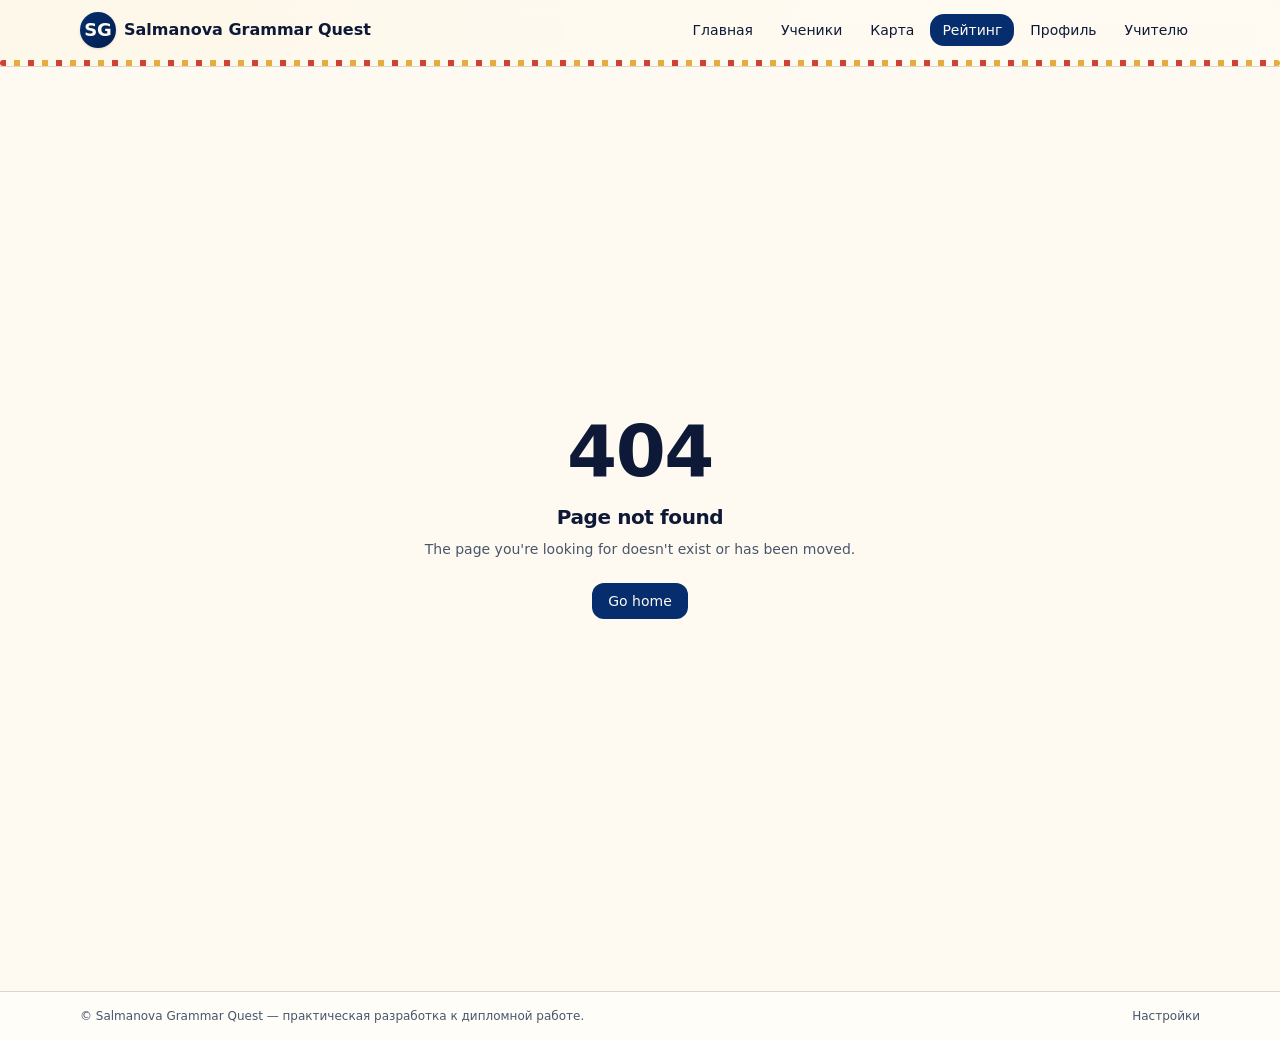
==== commit 5ab97cd5: "Add visual polish assets" ====
--- a/leaderboard/index.html
+++ b/leaderboard/index.html
@@ -1,4 +1,4 @@
-<!DOCTYPE html><html lang="en"><head><meta charSet="utf-8"/><meta name="viewport" content="width=device-width, initial-scale=1"/><link rel="stylesheet" href="/assets/styles-BfG-JOCh.css" data-precedence="default"/><title>Class Challenge — рейтинг класса</title><meta name="author" content="Salmanova"/><meta property="og:title" content="Salmanova Grammar Quest — игра по грамматике для 8 класса"/><meta property="og:description" content="Игровая платформа для развития грамматической точности и беглости речи учащихся 8 класса. Практическая разработка к дипломной работе Salmanova."/><meta property="og:type" content="website"/><meta name="twitter:card" content="summary"/><meta name="twitter:title" content="Salmanova Grammar Quest — игра по грамматике для 8 класса"/><meta name="twitter:description" content="Игровая платформа для развития грамматической точности и беглости речи учащихся 8 класса. Практическая разработка к дипломной работе Salmanova."/><meta property="og:image" content="https://pub-bb2e103a32db4e198524a2e9ed8f35b4.r2.dev/e07855b2-b007-4b59-b0f9-dc9344e907b3/id-preview-8fe6de82--ef3cbc91-c02f-41e3-b3c4-ec044221b0f8.lovable.app-1779097438963.png"/><meta name="twitter:image" content="https://pub-bb2e103a32db4e198524a2e9ed8f35b4.r2.dev/e07855b2-b007-4b59-b0f9-dc9344e907b3/id-preview-8fe6de82--ef3cbc91-c02f-41e3-b3c4-ec044221b0f8.lovable.app-1779097438963.png"/><meta name="description" content="Соревнование учащихся 8 класса по баллам и точности."/><link rel="modulepreload" href="/assets/index-CrBIZoEt.js"/><link rel="modulepreload" href="/assets/leaderboard-Cboc4ABi.js"/>
+<!DOCTYPE html><html lang="en"><head><meta charSet="utf-8"/><meta name="viewport" content="width=device-width, initial-scale=1"/><link rel="stylesheet" href="/assets/styles-BfG-JOCh.css" data-precedence="default"/><link rel="stylesheet" href="/assets/visual-polish.css" /><title>Class Challenge — рейтинг класса</title><meta name="author" content="Salmanova"/><meta property="og:title" content="Salmanova Grammar Quest — игра по грамматике для 8 класса"/><meta property="og:description" content="Игровая платформа для развития грамматической точности и беглости речи учащихся 8 класса. Практическая разработка к дипломной работе Salmanova."/><meta property="og:type" content="website"/><meta name="twitter:card" content="summary"/><meta name="twitter:title" content="Salmanova Grammar Quest — игра по грамматике для 8 класса"/><meta name="twitter:description" content="Игровая платформа для развития грамматической точности и беглости речи учащихся 8 класса. Практическая разработка к дипломной работе Salmanova."/><meta property="og:image" content="https://pub-bb2e103a32db4e198524a2e9ed8f35b4.r2.dev/e07855b2-b007-4b59-b0f9-dc9344e907b3/id-preview-8fe6de82--ef3cbc91-c02f-41e3-b3c4-ec044221b0f8.lovable.app-1779097438963.png"/><meta name="twitter:image" content="https://pub-bb2e103a32db4e198524a2e9ed8f35b4.r2.dev/e07855b2-b007-4b59-b0f9-dc9344e907b3/id-preview-8fe6de82--ef3cbc91-c02f-41e3-b3c4-ec044221b0f8.lovable.app-1779097438963.png"/><meta name="description" content="Соревнование учащихся 8 класса по баллам и точности."/><link rel="modulepreload" href="/assets/index-CrBIZoEt.js"/><link rel="modulepreload" href="/assets/leaderboard-Cboc4ABi.js"/>
 <style>
 	@font-face {
 		font-family: 'CameraPlainVariable';
@@ -238,4 +238,4 @@
 		});
 	}
 </script>
-</body></html>+<script defer src="/assets/visual-polish.js"></script></body></html>
--- a/assets/visual-polish.css
+++ b/assets/visual-polish.css
@@ -0,0 +1,178 @@
+@keyframes sgq-float {
+  0%, 100% { transform: translateY(0); }
+  50% { transform: translateY(-10px); }
+}
+
+@keyframes sgq-drift {
+  0% { transform: translateX(-24px); }
+  50% { transform: translateX(28px); }
+  100% { transform: translateX(-24px); }
+}
+
+@keyframes sgq-soft-pulse {
+  0%, 100% { box-shadow: 0 0 0 0 rgba(217, 31, 62, 0.22), 0 18px 42px rgba(20, 49, 95, 0.08); }
+  50% { box-shadow: 0 0 0 12px rgba(217, 31, 62, 0.04), 0 22px 48px rgba(20, 49, 95, 0.12); }
+}
+
+body.sgq-polished {
+  background-image:
+    radial-gradient(at 8% 0%, rgba(255, 221, 168, 0.44), transparent 42%),
+    radial-gradient(at 92% 100%, rgba(164, 213, 247, 0.38), transparent 48%),
+    linear-gradient(180deg, rgba(255, 251, 242, 0.92), rgba(239, 249, 252, 0.82));
+}
+
+.sgq-avatar-img {
+  width: 82%;
+  height: 82%;
+  object-fit: contain;
+  border-radius: inherit;
+  filter: drop-shadow(0 8px 12px rgba(20, 49, 95, 0.16));
+  pointer-events: none;
+}
+
+button .sgq-avatar-img {
+  transition: transform 0.18s ease;
+}
+
+button:hover .sgq-avatar-img {
+  transform: translateY(-2px) scale(1.04);
+}
+
+[data-sgq-avatar] {
+  overflow: hidden;
+  background-image: linear-gradient(145deg, rgba(255,255,255,0.62), rgba(255,255,255,0.08));
+}
+
+body.sgq-route-home main .kyrgyz-card:has(svg[viewBox="0 0 600 340"]) {
+  position: relative;
+  min-height: 330px;
+  background:
+    linear-gradient(180deg, rgba(255,255,255,0.08), rgba(255,255,255,0.28)),
+    url("/assets/visuals/backgrounds-hero.png") center / cover no-repeat;
+  box-shadow: 0 24px 60px rgba(20, 49, 95, 0.16);
+}
+
+body.sgq-route-home main .kyrgyz-card:has(svg[viewBox="0 0 600 340"]) > svg {
+  opacity: 0.04;
+}
+
+.sgq-visual-characters {
+  position: absolute;
+  inset: auto 5% 7% 5%;
+  z-index: 2;
+  display: flex;
+  align-items: flex-end;
+  justify-content: space-between;
+  pointer-events: none;
+}
+
+.sgq-visual-characters img {
+  width: clamp(62px, 9vw, 108px);
+  height: clamp(76px, 12vw, 136px);
+  object-fit: contain;
+  filter: drop-shadow(0 12px 18px rgba(0,0,0,0.2));
+  animation: sgq-float 3.4s ease-in-out infinite;
+}
+
+.sgq-visual-characters img:nth-child(2) {
+  width: clamp(56px, 8vw, 96px);
+  animation-delay: 0.45s;
+}
+
+.sgq-visual-characters img:nth-child(3) {
+  animation-delay: 0.9s;
+}
+
+.sgq-map-scene {
+  position: relative;
+  overflow: hidden;
+  min-height: 190px;
+  border: 1px solid rgba(20, 49, 95, 0.12);
+  border-radius: 20px;
+  background:
+    linear-gradient(90deg, rgba(255,255,255,0.82), rgba(255,255,255,0.25)),
+    url("/assets/visuals/backgrounds-map.png") center 46% / cover no-repeat;
+  box-shadow: 0 18px 42px rgba(20, 49, 95, 0.12);
+}
+
+.sgq-map-scene::before,
+.sgq-map-scene::after {
+  content: "";
+  position: absolute;
+  width: 120px;
+  height: 34px;
+  border-radius: 999px;
+  background: rgba(255,255,255,0.84);
+  filter: blur(0.2px);
+  animation: sgq-drift 16s linear infinite;
+}
+
+.sgq-map-scene::before {
+  top: 28px;
+  left: 10%;
+}
+
+.sgq-map-scene::after {
+  top: 72px;
+  right: 8%;
+  width: 88px;
+  opacity: 0.74;
+  animation-duration: 21s;
+}
+
+.sgq-map-scene img {
+  position: absolute;
+  right: clamp(18px, 8vw, 84px);
+  bottom: 8px;
+  width: clamp(72px, 12vw, 132px);
+  height: clamp(72px, 12vw, 132px);
+  object-fit: contain;
+  filter: drop-shadow(0 14px 20px rgba(20,49,95,0.2));
+  animation: sgq-float 3.2s ease-in-out infinite;
+}
+
+.sgq-map-scene span {
+  position: absolute;
+  left: clamp(18px, 5vw, 48px);
+  bottom: 20px;
+  max-width: 420px;
+  color: #14315f;
+  font-weight: 800;
+  line-height: 1.35;
+  text-shadow: 0 1px 0 rgba(255,255,255,0.7);
+}
+
+body.sgq-route-map main .kyrgyz-card:has(a[href*="/level/"]) {
+  animation: sgq-soft-pulse 3.2s ease-in-out infinite;
+}
+
+@media (max-width: 640px) {
+  body.sgq-route-home main .kyrgyz-card:has(svg[viewBox="0 0 600 340"]) {
+    min-height: 250px;
+  }
+
+  .sgq-visual-characters {
+    inset-inline: 3%;
+    bottom: 5%;
+  }
+
+  .sgq-map-scene {
+    min-height: 150px;
+  }
+
+  .sgq-map-scene span {
+    max-width: 62%;
+    font-size: 0.82rem;
+  }
+}
+
+@media (prefers-reduced-motion: reduce) {
+  .sgq-visual-characters img,
+  .sgq-map-scene,
+  .sgq-map-scene::before,
+  .sgq-map-scene::after,
+  .sgq-map-scene img,
+  body.sgq-route-map main .kyrgyz-card:has(a[href*="/level/"]) {
+    animation: none;
+  }
+}
